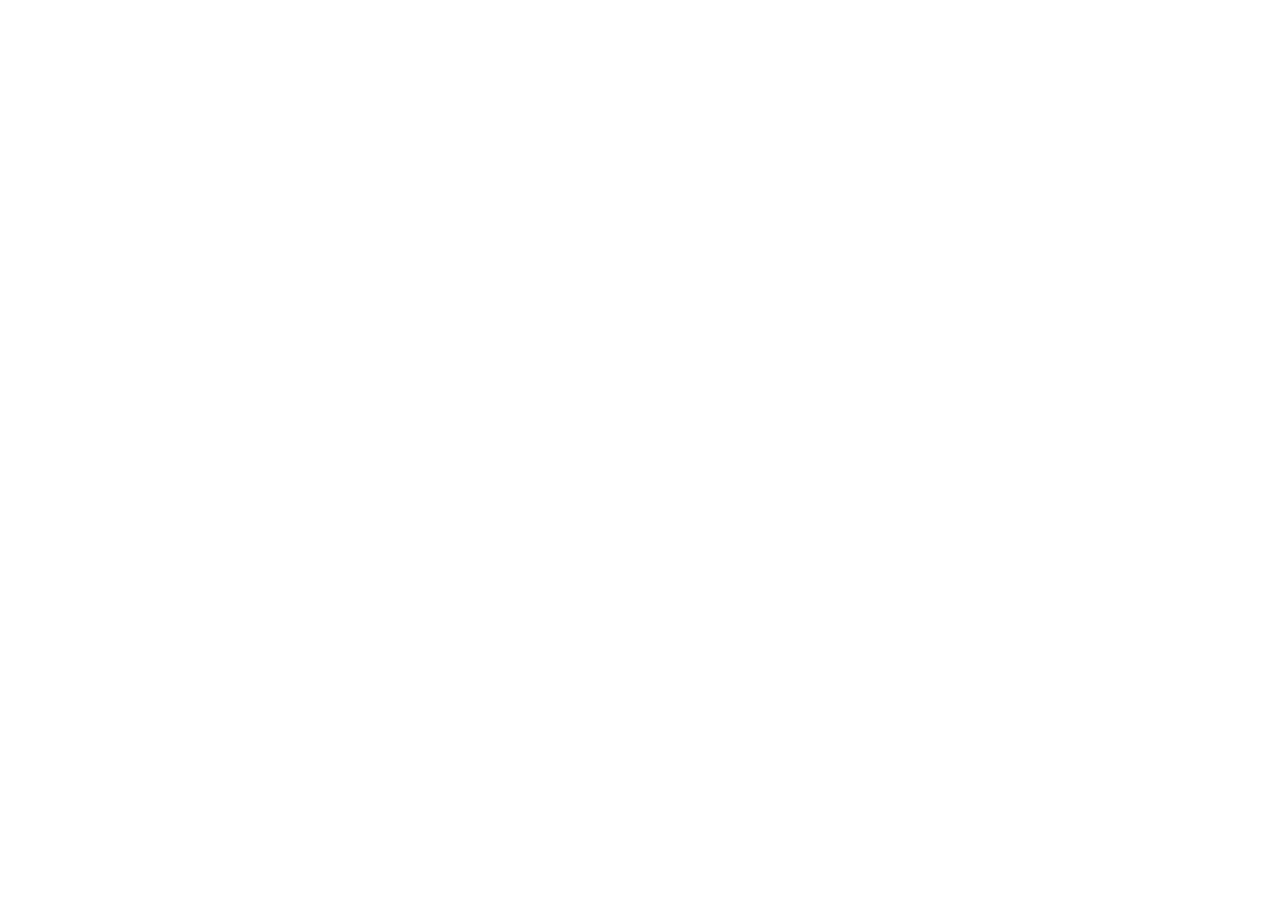
==== index.html @ 2e3031ca "Initial commit" ====
<!DOCTYPE html>
<html lang="en">
<head>
  <meta charset="UTF-8">
  <meta name="viewport" content="width=device-width, initial-scale=1.0">
  <title>Aprendendo a aprender</title>
</head>
<body>
  <div class="page">
    <header class="header">

    </header>
    <main class="content">
      <section class="description">
      </section>

      <section class="digits">
      </section>

      <section class="feynman">
      </section>

      <section class="kaufman">
      </section>
    </main>
    <footer class="footer">

    </footer>
  </div>
</body>
</html>
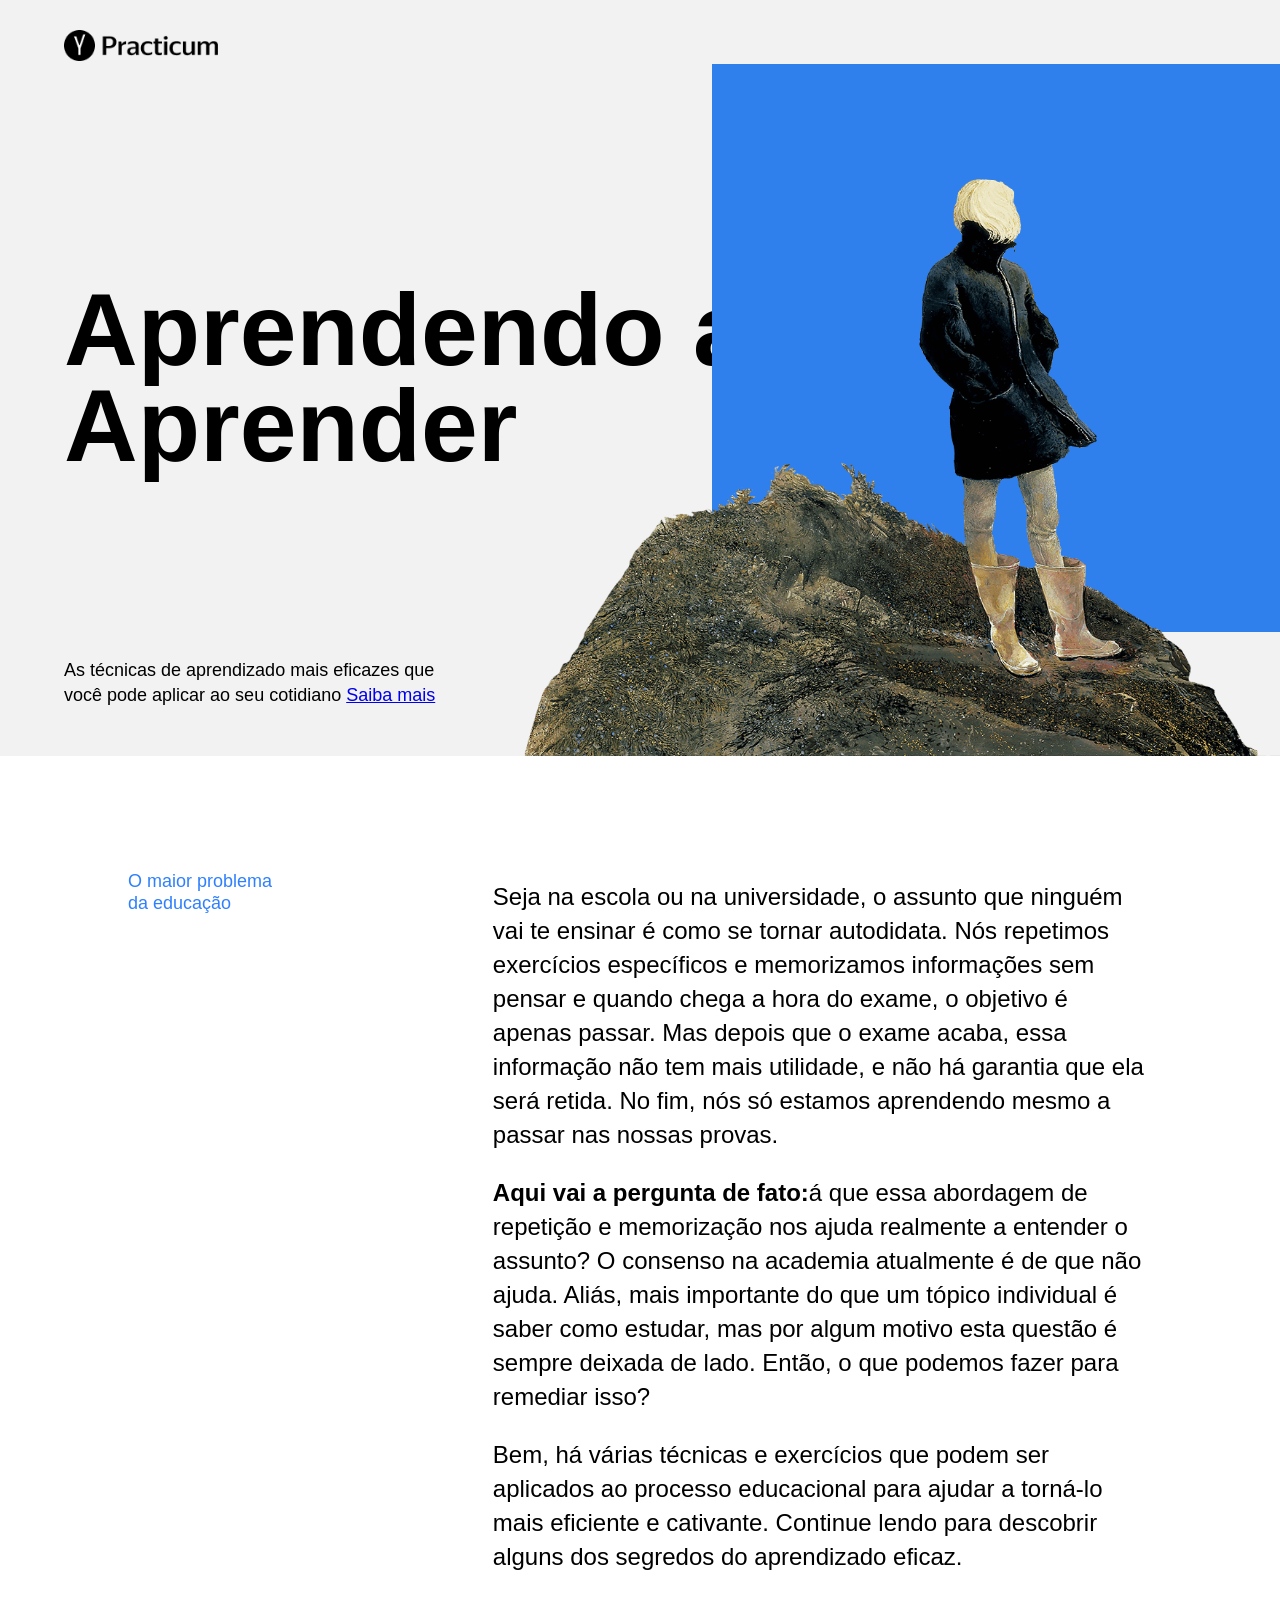
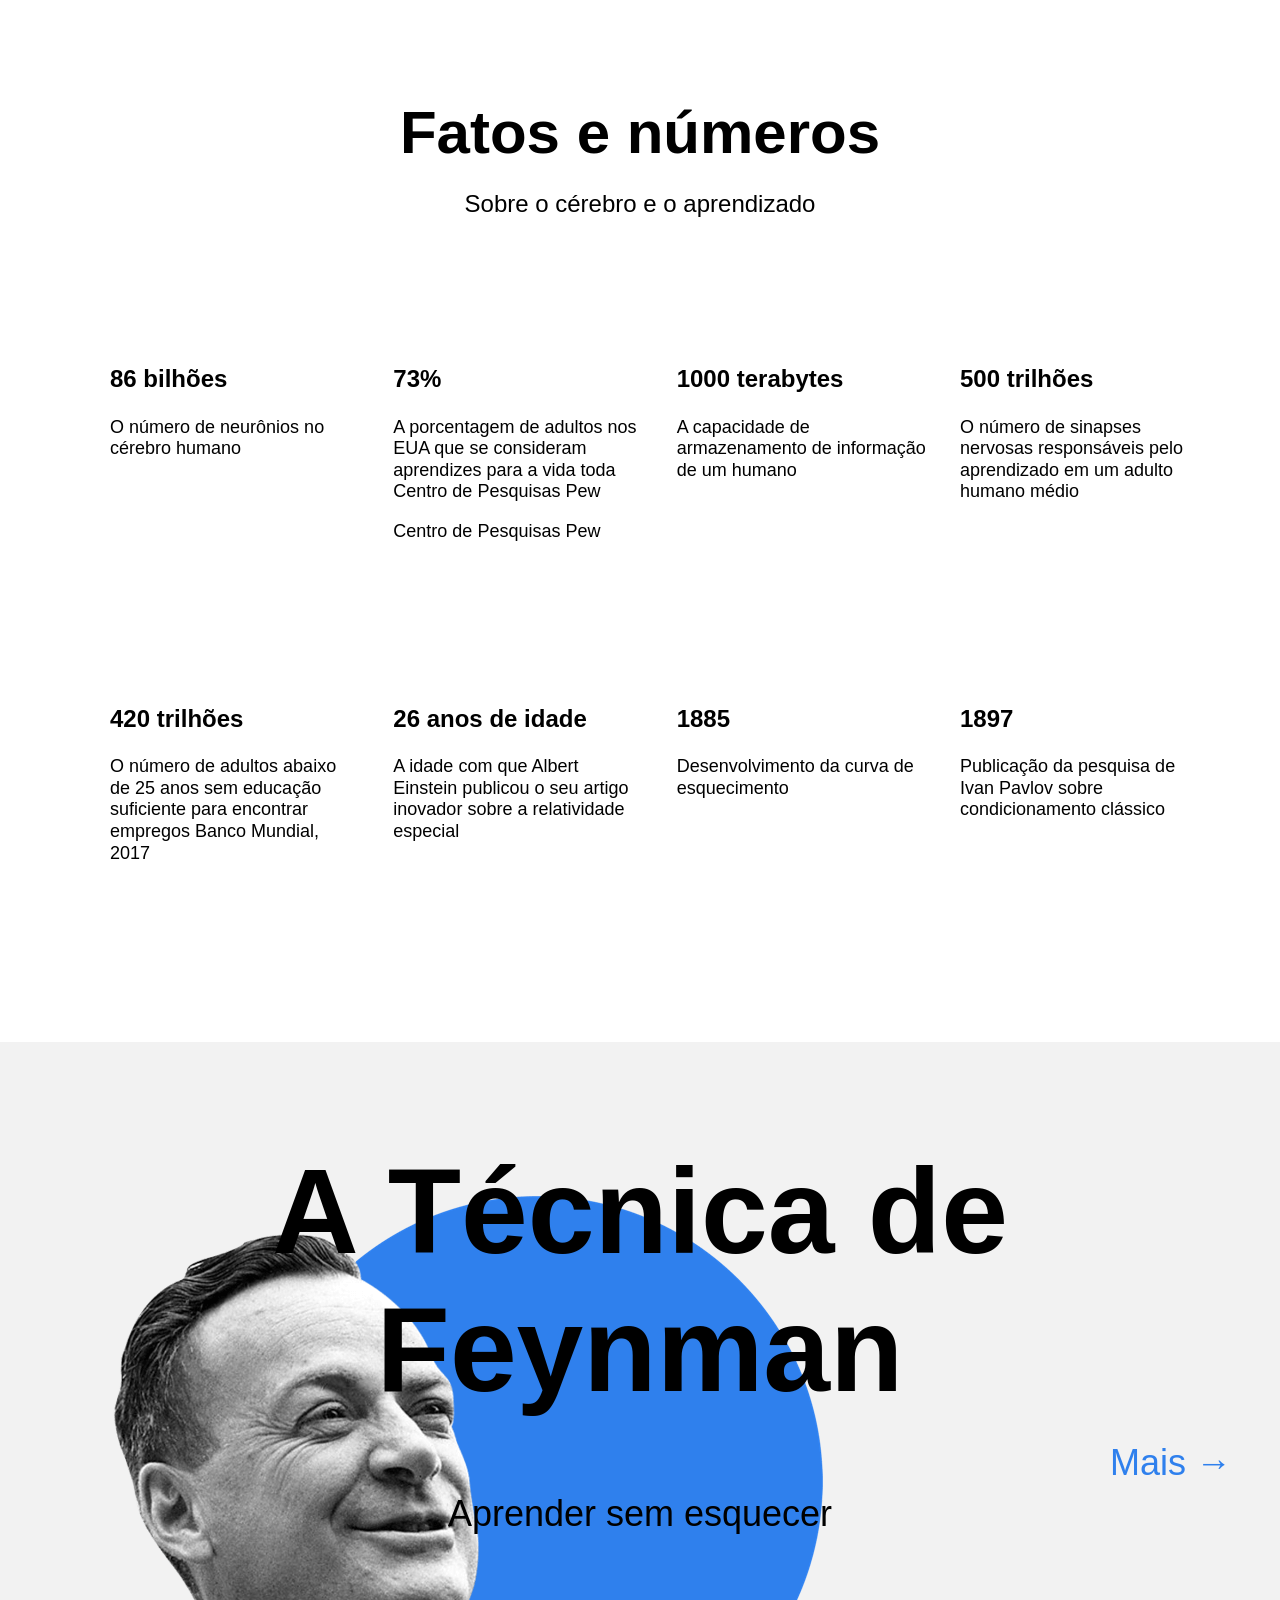
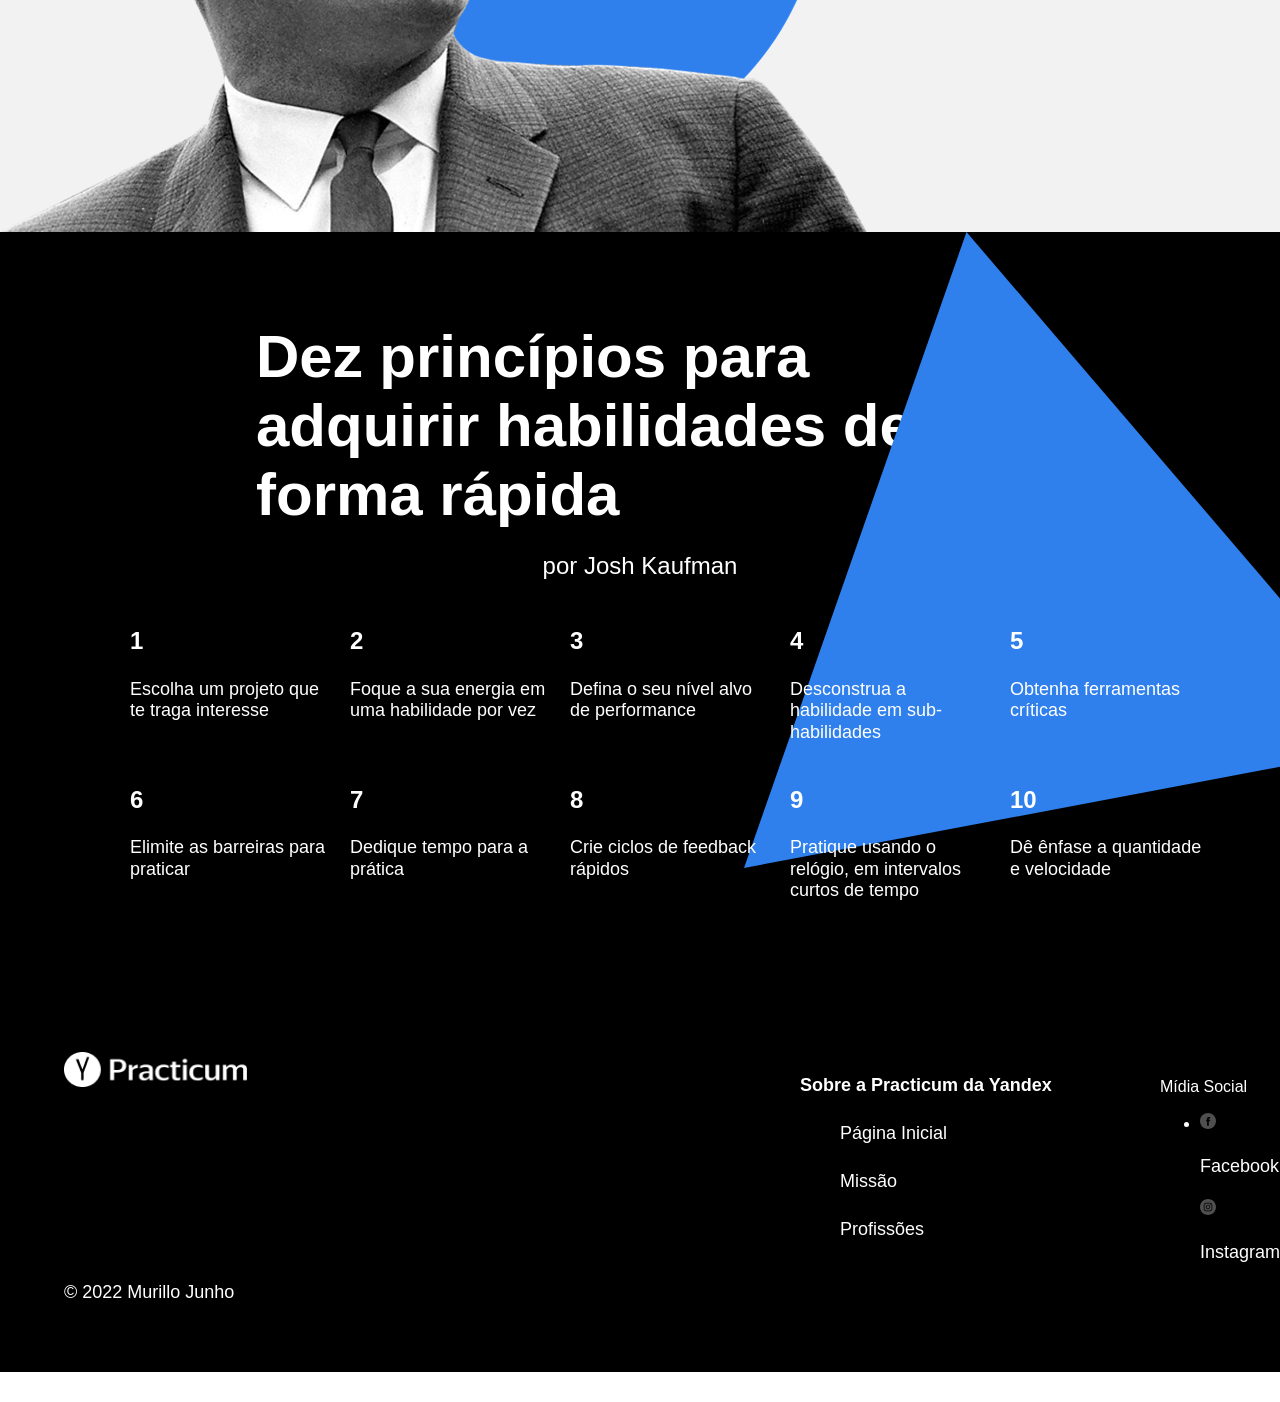
==== commit 139fa702: "acrescentado HTML e CSS" ====
--- a/index.html
+++ b/index.html
@@ -1,30 +1,161 @@
 <!DOCTYPE html>
-<html lang="en">
+<html lang="pt">
 <head>
   <meta charset="UTF-8">
   <meta name="viewport" content="width=device-width, initial-scale=1.0">
   <title>Aprendendo a aprender</title>
+  <link rel="stylesheet" href="styles/style.css">
+  <link rel="stylesheet" href="styles/normalize.css">
 </head>
 <body>
   <div class="page">
     <header class="header">
+      <img class="logo_place_header" src="images/logo_place_header.png" alt="Practicum">
+      <h1 class="header__title">Aprendendo a Aprender</h1>
+      <p class="header__subtitle">As técnicas de aprendizado mais eficazes que você pode aplicar ao seu cotidiano
+        <a href="#" class="header__link">Saiba mais</a>
+      </p>
+      <img class="header__main-illustration" src="images/header-image.png" alt="main-illustration">
+      <div class="header__square-pic">
+      </div>
+    </header>
 
-    </header>
     <main class="content">
       <section class="description">
+        <article class="two-columns">
+          <h2 class="two-columns_brief">O maior problema da educação</h2>
+          <div class="twom-columns__main-text">
+            <p class="two-columns_paragraph">Seja na escola ou na universidade, o assunto que ninguém vai te ensinar é como se tornar autodidata. Nós repetimos exercícios específicos e memorizamos informações sem pensar e quando chega a hora do exame, o objetivo é apenas passar. Mas depois que o exame acaba, essa informação não tem mais utilidade, e não há garantia que ela será retida. No fim, nós só estamos aprendendo mesmo a passar nas nossas provas.</p>
+            <p class="two-columns_paragraph"><span class="two-columns__span-accent">Aqui vai a pergunta de fato:</span>á que essa abordagem de repetição e memorização nos ajuda realmente a entender o assunto? O consenso na academia atualmente é de que não ajuda. Aliás, mais importante do que um tópico individual é saber como estudar, mas por algum motivo esta questão é sempre deixada de lado. Então, o que podemos fazer para remediar isso?</p>
+            <p class="two-columns_paragraph">Bem, há várias técnicas e exercícios que podem ser aplicados ao processo educacional para ajudar a torná-lo mais eficiente e cativante. Continue lendo para descobrir alguns dos segredos do aprendizado eficaz.</p>
+          </div>
+        </article>
       </section>
 
       <section class="digits">
+        <h3 class="section-title">Fatos e números</h3>
+        <p class="section-subtitle">Sobre o cérebro e o aprendizado</p>
+          <ul class="table">
+            <li class="table__cell">
+              <p class="table__heading">86 bilhões</p>
+              <p class="table__text">O número de neurônios no cérebro humano</p>
+            </li>
+            <li class="table__cell">
+              <p class="table__heading">73%</p>
+              <p class="table__text">A porcentagem de adultos nos EUA que se consideram aprendizes para a vida toda
+                Centro de Pesquisas Pew</p>
+              <p class="table__text">Centro de Pesquisas Pew</p>
+            </li>
+            <li class="table__cell">
+              <p class="table__heading">1000 terabytes</p>
+              <p class="table__text">A capacidade de armazenamento de informação de um humano</p>
+            </li>
+            <li class="table__cell">
+              <p class="table__heading">500 trilhões</p>
+              <p class="table__text">O número de sinapses nervosas responsáveis pelo aprendizado em um adulto humano médio</p>
+            </li>
+            <li class="table__cell">
+              <p class="table__heading">420 trilhões</p>
+              <p class="table__text">O número de adultos abaixo de 25 anos sem educação suficiente para encontrar empregos
+                Banco Mundial, 2017</p>
+            </li>
+            <li class="table__cell">
+              <p class="table__heading">26 anos de idade</p>
+              <p class="table__text">A idade com que Albert Einstein publicou o seu artigo inovador sobre a relatividade especial</p>
+            </li>
+            <li class="table__cell">
+              <p class="table__heading">1885</p>
+              <p class="table__text">Desenvolvimento da curva de esquecimento</p>
+            </li>
+            <li class="table__cell">
+              <p class="table__heading">1897</p>
+              <p class="table__text">Publicação da pesquisa de Ivan Pavlov sobre condicionamento clássico</p>
+            </li>
+          </ul>
       </section>
 
       <section class="feynman">
+        <h4 class="feynman__title">A Técnica de Feynman</h4>
+        <p class="feynman__subtitle">Aprender sem esquecer</p>
+        <a href="#" class="feynman__link">Mais →</a>
       </section>
 
       <section class="kaufman">
+        <h5 class="section__title_theme_dark">Dez princípios para adquirir habilidades de forma rápida</h5>
+        <p class="section__subtitle_theme_dark">por Josh Kaufman</p>
+        <img class="kaufman__triangle" src="images/kaufman-triangle.svg" alt="Um grande triângulo azul">
+          <ul class="table-theme_dark">
+            <li class="table__cell_theme_dark">
+              <p class="table__heading_theme_dark">1</p>
+              <p class="table__text_theme_dark">Escolha um projeto que te traga interesse</p>
+            </li>
+            <li class="table__cell_theme_dark">
+              <p class="table__heading_theme_dark">2</p>
+              <p class="table__text_theme_dark">Foque a sua energia em uma habilidade por vez</p>
+            </li>
+            <li class="table__cell_theme_dark">
+              <p class="table__heading_theme_dark">3</p>
+              <p class="table__text_theme_dark">Defina o seu nível alvo de performance</p>
+            </li>
+            <li class="table__cell_theme_dark">
+              <p class="table__heading_theme_dark">4</p>
+              <p class="table__text_theme_dark">Desconstrua a habilidade em sub-habilidades</p>
+            </li>
+            <li class="table__cell_theme_dark">
+              <p class="table__heading_theme_dark">5</p>
+              <p class="table__text_theme_dark">Obtenha ferramentas críticas</p>
+            </li>
+            <li class="table__cell_theme_dark">
+              <p class="table__heading_theme_dark">6</p>
+              <p class="table__text_theme_dark">Elimite as barreiras para praticar</p>
+            </li>
+            <li class="table__cell_theme_dark">
+              <p class="table__heading_theme_dark">7</p>
+              <p class="table__text_theme_dark">Dedique tempo para a prática</p>
+            </li>
+            <li class="table__cell_theme_dark">
+              <p class="table__heading_theme_dark">8</p>
+              <p class="table__text_theme_dark">Crie ciclos de feedback rápidos</p>
+            </li>
+            <li class="table__cell_theme_dark">
+              <p class="table__heading_theme_dark">9</p>
+              <p class="table__text_theme_dark">Pratique usando o relógio, em intervalos curtos de tempo</p>
+            </li>
+            <li class="table__cell_theme_dark">
+              <p class="table__heading_theme_dark">10</p>
+              <p class="table__text_theme_dark">Dê ênfase a quantidade e velocidade</p>
+            </li>
+          </ul>
       </section>
     </main>
     <footer class="footer">
-
+      <div class="footer__columns">
+        <div class="footer__column_content_copyright">
+          <img class="logo_place_footer" src="images/logo_place_footer.png" alt="logo practicum">
+          <p class="footer__author">&copy; 2022 Murillo Junho</p>
+        </div>
+        <div class="footer__column_content_about">
+          <p class="footer__column_heading">Sobre a Practicum da Yandex</p>
+          <ul class="footer__list">
+            <li class="footer__list-list">
+              <p class="list-link_paragraph"><a class="footer__list-link">Página Inicial</a></p>
+              <p class="list-link_paragraph"><a class="footer__list-link">Missão</a></p>
+              <p class="list-link_paragraph"><a class="footer__list-link">Profissões</a></p>
+            </li>
+          </ul>
+        </div>
+        <div class="footer__column_content_social">
+          <p class="footer__column-heading">Mídia Social</p>
+          <ul class="footer__social">
+            <li class="footer__social-icon">
+              <img class="footer__social-icons" src="images/facebook_white.svg" alt="ícone facebook">
+              <p class="footer__column-link">Facebook</p>
+              <img class="footer__social-icons" src="images/instagram_white.svg" alt="ícone instagram">
+              <p class="footer__column-link">Instagram</p>
+            </li>
+          </ul>
+        </div>
+      </div>
     </footer>
   </div>
 </body>
--- a/styles/style.css
+++ b/styles/style.css
@@ -0,0 +1,339 @@
+.page {
+  min-width: 1100px;
+  max-width: 1600px;
+  margin: auto;
+  font-family: 'Helvetica Neue', Arial, sans-serif;
+
+}
+
+
+.header {
+  height: 100vh;
+  min-height: 600px;
+  max-height: 756px;
+  display: flex;
+  background-color: #F2F2F2;
+  align-items: center;
+  position: relative;
+}
+
+
+.header__title {
+  width: 730px;
+  line-height: 96px;
+  font-size: 102px;
+  font-weight: bold;
+  margin:  0 0 0 64px;
+}
+
+.header__subtitle {
+  left: 64px;
+  width: 388px;
+  position: absolute;
+  line-height: 25px;
+  font-size: 18px;
+  font-weight: normal;
+  bottom: 30px;
+
+}
+
+.logo_place_header {
+  left: 64px;
+  top: 30px;
+  width: 154px;
+  height: 31px;
+  position: absolute;
+}
+
+
+.header__main-illustration {
+  position: absolute;
+  width: 756px;
+  height: 608px;
+  right: 0;
+  z-index: 4;
+  bottom: 0;
+}
+
+.header__square-pic {
+  height: 568px;
+  width: 568px;
+  background-color: #2f80ed;
+  top: 64px;
+  position: absolute;
+  right: 0;
+}
+
+
+.two-columns {
+  width: 80%;
+  min-width: 784px;
+  margin: 100px auto;
+  display: flex;
+  justify-content: space-between;
+}
+
+.two-columns_brief {
+  width: 175px;
+  min-width: 160px;
+  margin-right: 20%;
+  line-height: 1.2;
+  font-size: 18px;
+  font-weight: normal;
+  color: #2f80fd;
+}
+
+.two-columns__main-text {
+  width: 80%;
+}
+
+.two-columns_paragraph {
+  line-height: 34px;
+  font-size: 24px;
+  font-weight: normal;
+}
+
+.two-columns__span-accent {
+  line-height: 34px;
+  font-size: 24px;
+  font-weight: bold;
+}
+
+
+.section-title {
+  display: flex;
+  width: 60%;
+  line-height: 1.15;
+  font-size: 60px;
+  font-weight: bold;
+  margin: auto;
+  justify-content: center;
+}
+
+.section-subtitle {
+  width: 60%;
+  line-height: 34px;
+  font-size: 24px;
+  font-weight: normal;
+  margin: 20px auto;
+  text-align: center;
+}
+
+.table {
+  margin: 60px auto 100px;
+  width: 1100px;
+  flex-wrap: wrap;
+  display: flex;
+  justify-content: space-between;
+  list-style: none;
+}
+
+.table__cell {
+  width: 250px;
+  margin-top: 60px;
+  margin-bottom: 60px;
+}
+
+.table__heading {
+  line-height: 1.15;
+  font-size: 24px;
+  font-weight: bold;
+  width: 250px;
+}
+
+.table__text {
+  line-height: 1.2;
+  font-size: 18px;
+  font-weight: normal;
+  width: 250px;
+}
+
+.feynman {
+  background-image: url(../images/feynman.png);
+  position: relative;
+  background-repeat: no-repeat;
+  background-position: left bottom;
+  display: flex;
+  flex-direction: column;
+  align-items: center;
+  height: 790px;
+  background-color: #F2F2F2;
+}
+.feynman__title{
+  z-index: 1;
+  text-align: center;
+  line-height: 1.15;
+  font-size: 120px;
+  font-weight: bold;
+  margin-top: 100px;
+  margin-bottom: 70px;
+  max-width: 775px;
+}
+.feynman__subtitle{
+  z-index: 1;
+  line-height: 51px;
+  font-size: 36px;
+  font-weight: normal;
+  margin-top: 0;
+  margin-bottom: 0;
+}
+.feynman__link{
+  position: absolute;
+  top: 50%;
+  right: 48px;
+  text-decoration: none;
+  color: #2F80ED;
+  line-height: 51px;
+  font-size: 36px;
+  font-weight: normal;
+}
+
+.kaufman {
+  background-color: black;
+  height: 790px;
+  color: white;
+  overflow: hidden;
+  position: relative;
+}
+
+.section__title_theme_dark {
+  width: 60%;
+  line-height: 1.15;
+  font-size: 60px;
+  font-weight: bold;
+  margin: auto;
+  justify-content: center;
+  margin-top: 90px;
+}
+
+.section__subtitle_theme_dark {
+  width: 60%;
+  line-height: 34px;
+  font-size: 24px;
+  font-weight: normal;
+  margin: 20px auto;
+  text-align: center;
+}
+
+.table-theme_dark {
+  width: 1100px;
+  flex-wrap: wrap;
+  display: flex;
+  justify-content: space-between;
+  list-style: none;
+  background-color: black;
+  color: white;
+  margin: auto;
+}
+
+.table__cell_theme_dark {
+  width: 200px;
+  margin-left: auto;
+  align-content: space-between;
+  z-index: 1;
+}
+
+.table__heading_theme_dark {
+  line-height: 1.15;
+  font-size: 24px;
+  font-weight: bold;
+}
+
+.table__text_theme_dark {
+  line-height: 1.2;
+  font-size: 18px;
+  font-weight: normal;
+}
+
+.kaufman__triangle {
+  position: absolute;
+  width: 660px;
+  height: 636px;
+  top: 0;
+  right: -124px;
+
+}
+
+.footer__columns {
+  display: flex;
+  background-color: black;
+  color: white;
+  min-height: 350px;
+  justify-content: space-between;
+}
+
+.footer__column_content_copyright {
+  flex-basis: 711px;
+  position: absolute;
+}
+
+.logo_place_footer {
+  position: relative;
+  height: 35px;
+  width: 183px;
+  left: 64px;
+  top: 30px;
+}
+
+.footer__author {
+  position: relative;
+  line-height: 25px;
+  font-size: 18px;
+  font-weight: normal;
+  left: 64px;
+  top: 200px;
+}
+
+.footer__column_content_about {
+  position: relative;
+  justify-content: space-between;
+  left: 800px;
+  top: 30px;
+}
+
+.footer__column_heading {
+  line-height: 30px;
+  font-size: 18px;
+  font-weight: bold;
+  margin-left: auto;
+}
+
+.footer__list {
+  line-height: 30px;
+  font-size: 18px;
+  font-weight: normal;
+  list-style: none;
+}
+
+.footer__column_content_social {
+  top: 40px;
+  height: 64px;
+  left: 1000;
+  position: relative;
+  list-style: none;
+}
+
+
+.footer__social-icons {
+  width: 16px;
+  height: 16px;
+  right: 64px;
+  line-height: 30px;
+  font-size: 18px;
+  font-weight: normal;
+}
+
+.footer__column-link {
+  line-height: 30px;
+  font-size: 18px;
+  font-weight: normal;
+  right: 64px;
+}
+
+/* não consegui alinhar algumas coisas, por favor preciso que me oriente nessas questões. Obrigado. */
+
+
+
+
+
+
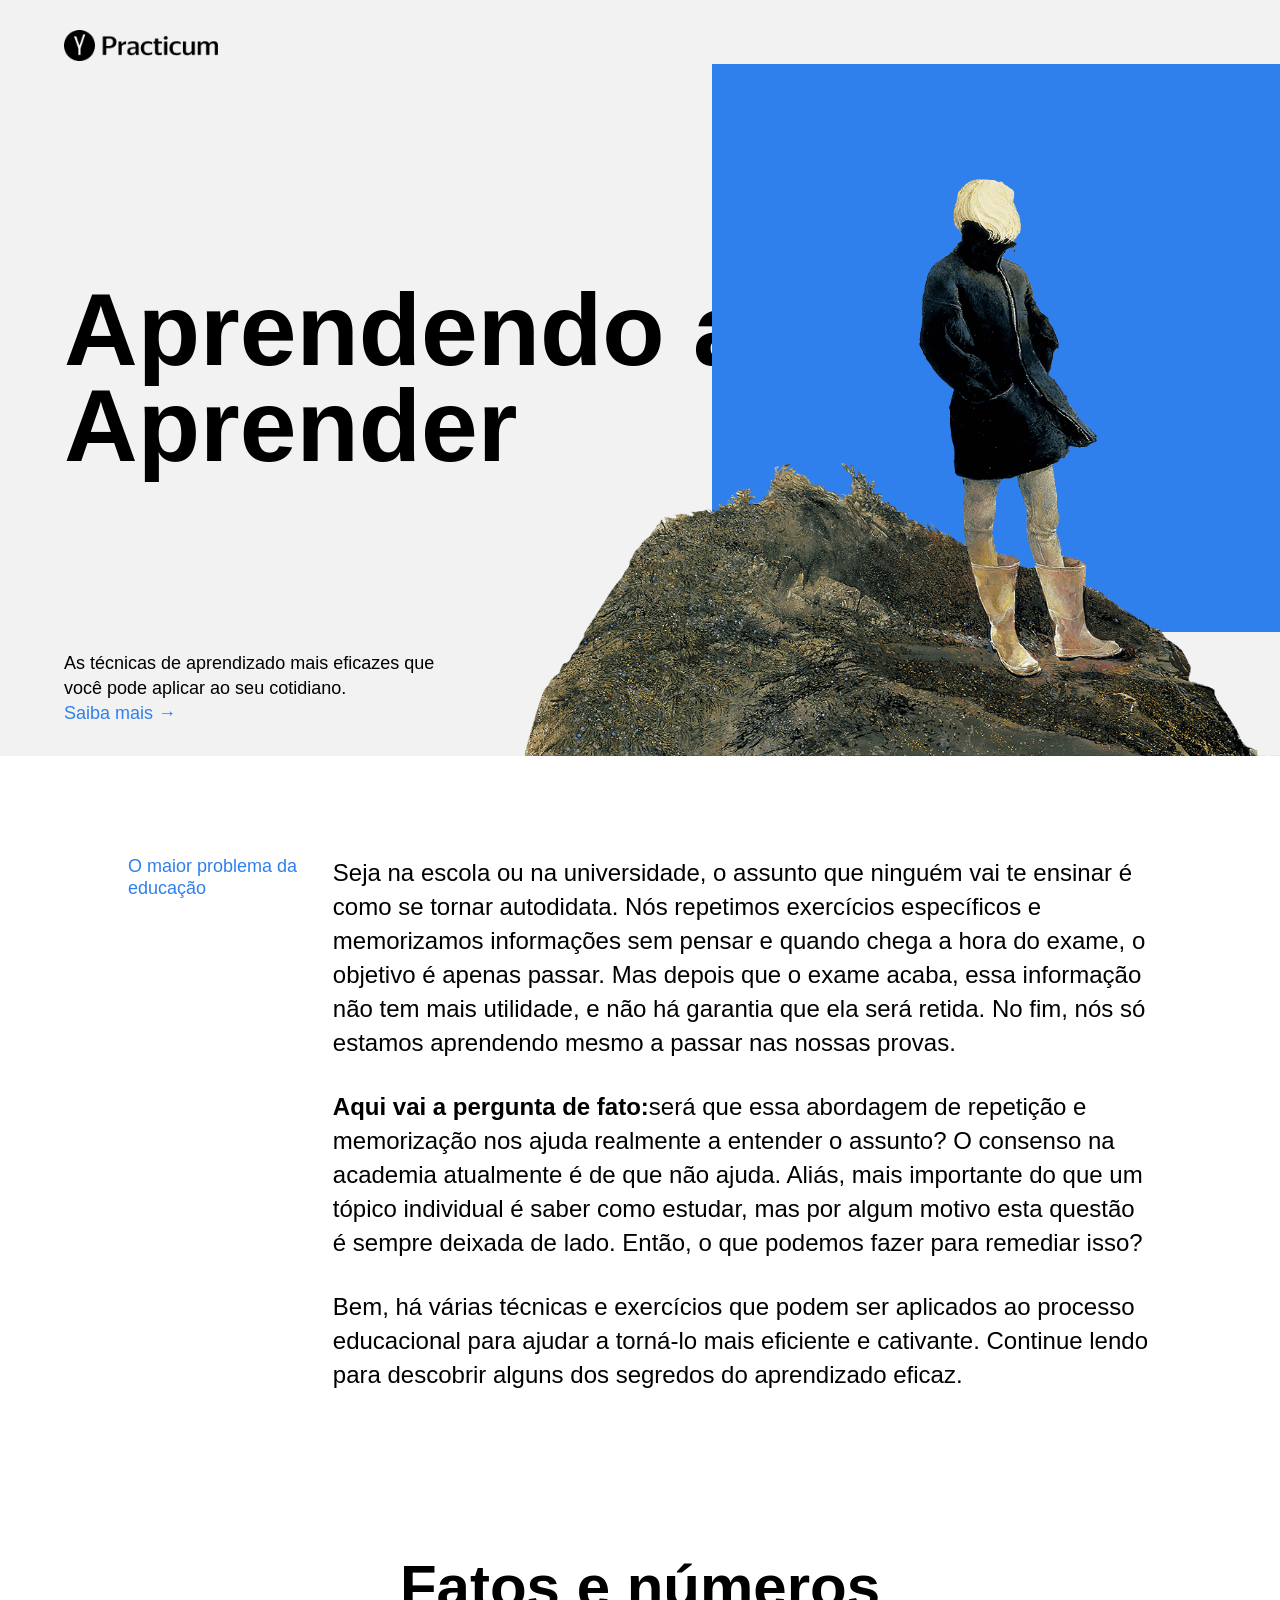
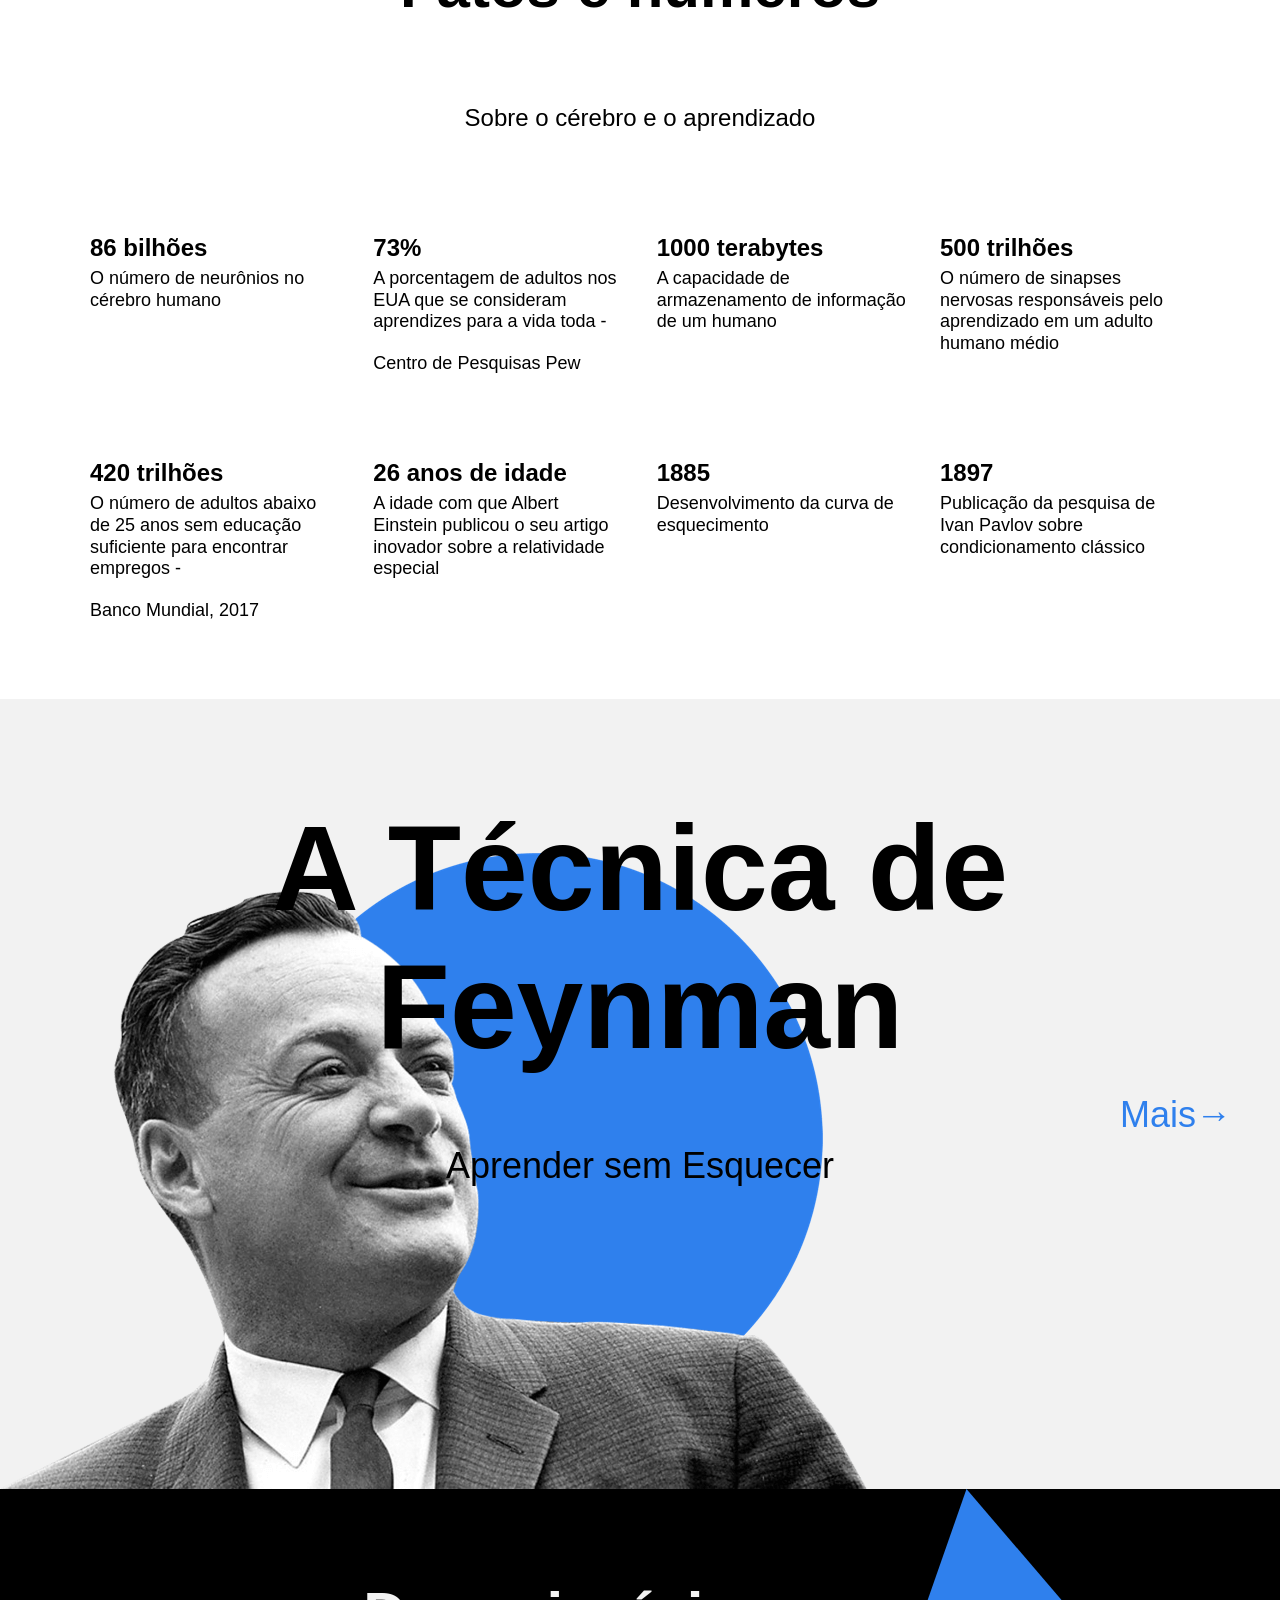
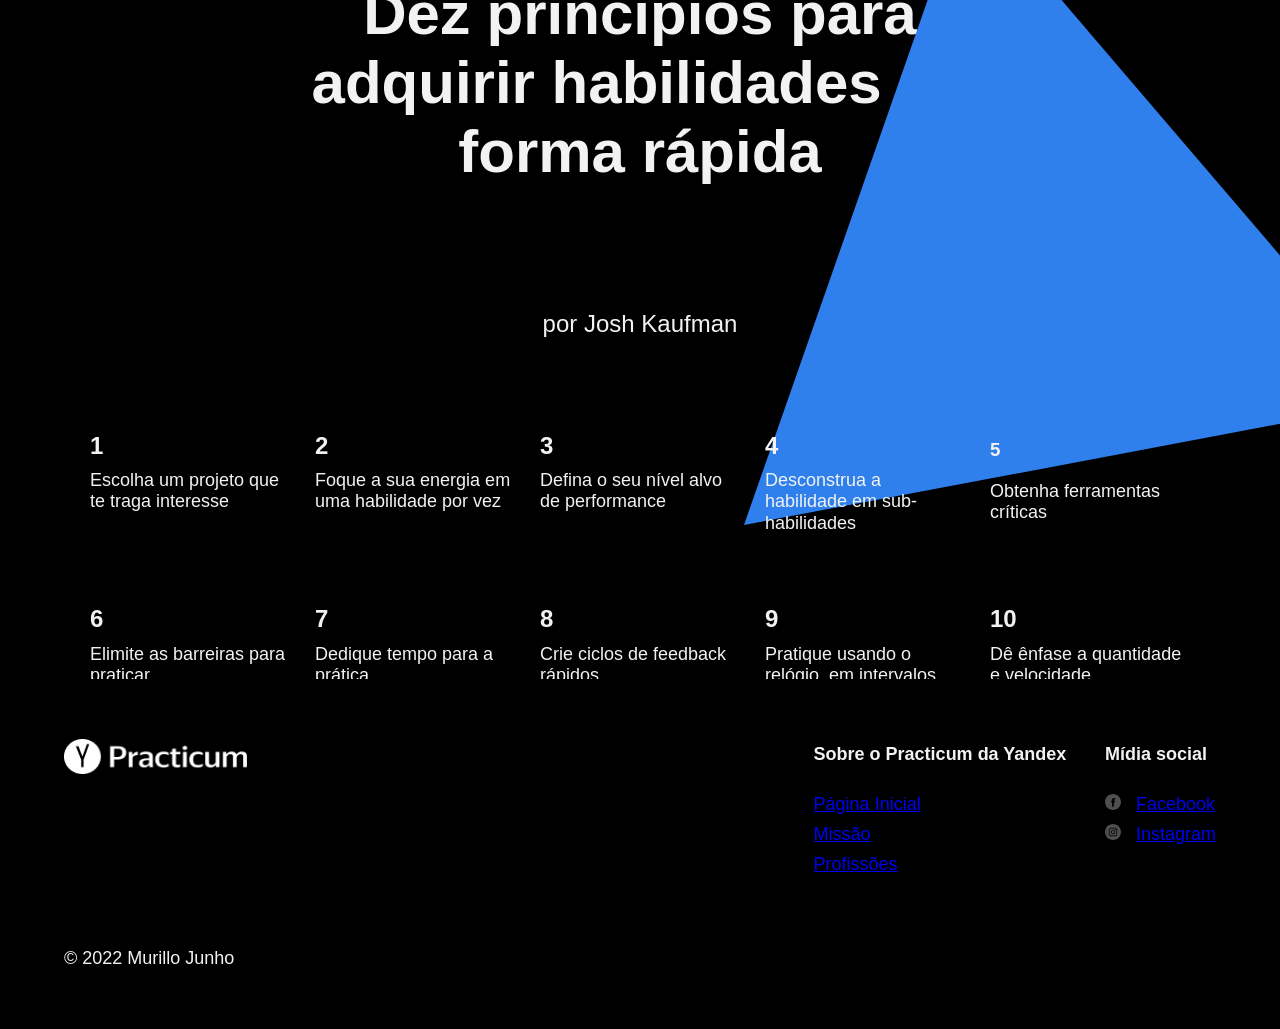
==== commit f8ebcc02: "alterações para revisão" ====
--- a/index.html
+++ b/index.html
@@ -1,162 +1,249 @@
 <!DOCTYPE html>
 <html lang="pt">
-<head>
-  <meta charset="UTF-8">
-  <meta name="viewport" content="width=device-width, initial-scale=1.0">
-  <title>Aprendendo a aprender</title>
-  <link rel="stylesheet" href="styles/style.css">
-  <link rel="stylesheet" href="styles/normalize.css">
-</head>
-<body>
-  <div class="page">
-    <header class="header">
-      <img class="logo_place_header" src="images/logo_place_header.png" alt="Practicum">
-      <h1 class="header__title">Aprendendo a Aprender</h1>
-      <p class="header__subtitle">As técnicas de aprendizado mais eficazes que você pode aplicar ao seu cotidiano
-        <a href="#" class="header__link">Saiba mais</a>
-      </p>
-      <img class="header__main-illustration" src="images/header-image.png" alt="main-illustration">
-      <div class="header__square-pic">
-      </div>
-    </header>
-
-    <main class="content">
-      <section class="description">
-        <article class="two-columns">
-          <h2 class="two-columns_brief">O maior problema da educação</h2>
-          <div class="twom-columns__main-text">
-            <p class="two-columns_paragraph">Seja na escola ou na universidade, o assunto que ninguém vai te ensinar é como se tornar autodidata. Nós repetimos exercícios específicos e memorizamos informações sem pensar e quando chega a hora do exame, o objetivo é apenas passar. Mas depois que o exame acaba, essa informação não tem mais utilidade, e não há garantia que ela será retida. No fim, nós só estamos aprendendo mesmo a passar nas nossas provas.</p>
-            <p class="two-columns_paragraph"><span class="two-columns__span-accent">Aqui vai a pergunta de fato:</span>á que essa abordagem de repetição e memorização nos ajuda realmente a entender o assunto? O consenso na academia atualmente é de que não ajuda. Aliás, mais importante do que um tópico individual é saber como estudar, mas por algum motivo esta questão é sempre deixada de lado. Então, o que podemos fazer para remediar isso?</p>
-            <p class="two-columns_paragraph">Bem, há várias técnicas e exercícios que podem ser aplicados ao processo educacional para ajudar a torná-lo mais eficiente e cativante. Continue lendo para descobrir alguns dos segredos do aprendizado eficaz.</p>
+  <head>
+    <meta charset="UTF-8" />
+    <meta name="viewport" content="width=device-width, initial-scale=1.0" />
+    <link rel="stylesheet" href="styles/normalize.css" />
+    <link rel="stylesheet" href="styles/style.css" />
+    <title>Aprendendo a Aprender</title>
+  </head>
+  <body>
+    <div class="page">
+      <header class="header">
+        <img
+          class="logo_place_header"
+          src="images/logo_place_header.png"
+          alt="imagem-cabeçalho"
+        />
+        <h1 class="header__title">Aprendendo a Aprender</h1>
+        <p class="header__subtitle">
+          As técnicas de aprendizado mais eficazes que você pode aplicar ao seu
+          cotidiano.
+          <a href="#" class="header__link"> Saiba mais →</a>
+        </p>
+        <img
+          class="header__main-ilustration"
+          src="images/header-image.png"
+          alt="quadrado azul"
+        />
+        <div class="header__square-pic"></div>
+      </header>
+      <main class="content">
+        <section class="description">
+          <article class="two-columns">
+            <h2 class="two-columns__brief">O maior problema da educação</h2>
+            <div class="two-columns__main-text">
+              <p class="two-columns__paragraph">
+                Seja na escola ou na universidade, o assunto que ninguém vai te
+                ensinar é como se tornar autodidata. Nós repetimos exercícios
+                específicos e memorizamos informações sem pensar e quando chega
+                a hora do exame, o objetivo é apenas passar. Mas depois que o
+                exame acaba, essa informação não tem mais utilidade, e não há
+                garantia que ela será retida. No fim, nós só estamos aprendendo
+                mesmo a passar nas nossas provas.
+              </p>
+              <p class="two-columns__paragraph">
+                <span class="two-columns__span-accent"
+                  >Aqui vai a pergunta de fato:</span
+                >será que essa abordagem de repetição e memorização nos ajuda
+                realmente a entender o assunto? O consenso na academia
+                atualmente é de que não ajuda. Aliás, mais importante do que um
+                tópico individual é saber como estudar, mas por algum motivo
+                esta questão é sempre deixada de lado. Então, o que podemos
+                fazer para remediar isso?
+              </p>
+              <p class="two-columns__paragraph">
+                Bem, há várias técnicas e exercícios que podem ser aplicados ao
+                processo educacional para ajudar a torná-lo mais eficiente e
+                cativante. Continue lendo para descobrir alguns dos segredos do
+                aprendizado eficaz.
+              </p>
+            </div>
+          </article>
+        </section>
+        <section class="digits">
+          <h3 class="section-title">Fatos e números</h3>
+          <h4 class="section-subtitle">Sobre o cérebro e o aprendizado</h4>
+          <ul class="table">
+            <li class="table__cell">
+              <h2 class="table__heading">86 bilhões</h2>
+              <p class="table__text">O número de neurônios no cérebro humano</p>
+            </li>
+            <li class="table__cell">
+              <h2 class="table__heading">73%</h2>
+              <p class="table__text">
+                A porcentagem de adultos nos EUA que se consideram aprendizes
+                para a vida toda -
+              </p>
+              <p class="table__text">Centro de Pesquisas Pew</p>
+            </li>
+            <li class="table__cell">
+              <h2 class="table__heading">1000 terabytes</h2>
+              <p class="table__text">
+                A capacidade de armazenamento de informação de um humano
+              </p>
+            </li>
+            <li class="table__cell">
+              <h2 class="table__heading">500 trilhões</h2>
+              <p class="table__text">
+                O número de sinapses nervosas responsáveis pelo aprendizado em
+                um adulto humano médio
+              </p>
+            </li>
+            <li class="table__cell">
+              <h2 class="table__heading">420 trilhões</h2>
+              <p class="table__text">
+                O número de adultos abaixo de 25 anos sem educação suficiente
+                para encontrar empregos -
+              </p>
+              <p class="table__text">Banco Mundial, 2017</p>
+            </li>
+            <li class="table__cell">
+              <h2 class="table__heading">26 anos de idade</h2>
+              <p class="table__text">
+                A idade com que Albert Einstein publicou o seu artigo inovador
+                sobre a relatividade especial
+              </p>
+            </li>
+            <li class="table__cell">
+              <h2 class="table__heading">1885</h2>
+              <p class="table__text">
+                Desenvolvimento da curva de esquecimento
+              </p>
+            </li>
+            <li class="table__cell">
+              <h2 class="table__heading">1897</h2>
+              <p class="table__text">
+                Publicação da pesquisa de Ivan Pavlov sobre condicionamento
+                clássico
+              </p>
+            </li>
+          </ul>
+        </section>
+        <section class="feynman">
+          <h4 class="feynman__title">A Técnica de Feynman</h4>
+          <h5 class="feynman__subtitle">Aprender sem Esquecer</h5>
+          <a href="#" class="feynman__link">Mais→</a>
+        </section>
+        <section class="kaufman">
+          <img
+            class="kaufman__triangle"
+            src="images/kaufman-triangle.svg"
+            alt="Um grande triângulo azul, sobre o qual Josh Kaufman reclama propriedade"
+          />
+          <h5 class="section-title section__title_theme_dark">
+            Dez princípios para adquirir habilidades de forma rápida
+          </h5>
+          <h6 class="section-subtitle section__subtitle_theme_dark">
+            por Josh Kaufman
+          </h6>
+          <ul class="table table_theme_dark">
+            <li class="table__cell table__cell_theme_dark">
+              <h3 class="table__heading table__heading_theme_dark">1</h3>
+              <p class="table__text table__text_theme_dark">
+                Escolha um projeto que te traga interesse
+              </p>
+            </li>
+            <li class="table__cell table__cell_theme_dark">
+              <h3 class="table__heading table__heading_theme_dark">2</h3>
+              <p class="table__text table__text_theme_dark">
+                Foque a sua energia em uma habilidade por vez
+              </p>
+            </li>
+            <li class="table__cell table__cell_theme_dark">
+              <h3 class="table__heading table__heading_theme_dark">3</h3>
+              <p class="table__text table__text_theme_dark">
+                Defina o seu nível alvo de performance
+              </p>
+            </li>
+            <li class="table__cell table__cell_theme_dark">
+              <h3 class="table__heading table__heading_theme_dark">4</h3>
+              <p class="table__text table__text_theme_dark">
+                Desconstrua a habilidade em sub-habilidades
+              </p>
+            </li>
+            <li class="table__cell table__cell_theme_dark">
+              <h3 class="table_heading table__heading_theme_dark">5</h3>
+              <p class="table__text table__text_theme_dark">
+                Obtenha ferramentas críticas
+              </p>
+            </li>
+            <li class="table__cell table__cell_theme_dark">
+              <h3 class="table__heading table__heading_theme_dark">6</h3>
+              <p class="table__text table__text_theme_dark">
+                Elimite as barreiras para praticar
+              </p>
+            </li>
+            <li class="table__cell table__cell_theme_dark">
+              <h3 class="table__heading table__heading_theme_dark">7</h3>
+              <p class="table__text table__text_theme_dark">
+                Dedique tempo para a prática
+              </p>
+            </li>
+            <li class="table__cell table__cell_theme_dark">
+              <h3 class="table__heading table__heading_theme_dark">8</h3>
+              <p class="table__text table__text_theme_dark">
+                Crie ciclos de feedback rápidos
+              </p>
+            </li>
+            <li class="table__cell table__cell_theme_dark">
+              <h3 class="table__heading table__heading_theme_dark">9</h3>
+              <p class="table__text table__text_theme_dark">
+                Pratique usando o relógio, em intervalos curtos de tempo
+              </p>
+            </li>
+            <li class="table__cell table__cell_theme_dark">
+              <h3 class="table__heading table__heading_theme_dark">10</h3>
+              <p class="table__text table__text_theme_dark">
+                Dê ênfase a quantidade e velocidade
+              </p>
+            </li>
+          </ul>
+        </section>
+      </main>
+      <footer class="footer">
+        <div class="footer__columns">
+          <div class="footer__column footer__column_content_copyright">
+            <img
+              class="logo_place_footer"
+              src="images/logo_place_footer.png"
+              alt="logo practicum"
+            />
+            <p class="footer__author">&copy; 2022 Murillo Junho</p>
           </div>
-        </article>
-      </section>
-
-      <section class="digits">
-        <h3 class="section-title">Fatos e números</h3>
-        <p class="section-subtitle">Sobre o cérebro e o aprendizado</p>
-          <ul class="table">
-            <li class="table__cell">
-              <p class="table__heading">86 bilhões</p>
-              <p class="table__text">O número de neurônios no cérebro humano</p>
-            </li>
-            <li class="table__cell">
-              <p class="table__heading">73%</p>
-              <p class="table__text">A porcentagem de adultos nos EUA que se consideram aprendizes para a vida toda
-                Centro de Pesquisas Pew</p>
-              <p class="table__text">Centro de Pesquisas Pew</p>
-            </li>
-            <li class="table__cell">
-              <p class="table__heading">1000 terabytes</p>
-              <p class="table__text">A capacidade de armazenamento de informação de um humano</p>
-            </li>
-            <li class="table__cell">
-              <p class="table__heading">500 trilhões</p>
-              <p class="table__text">O número de sinapses nervosas responsáveis pelo aprendizado em um adulto humano médio</p>
-            </li>
-            <li class="table__cell">
-              <p class="table__heading">420 trilhões</p>
-              <p class="table__text">O número de adultos abaixo de 25 anos sem educação suficiente para encontrar empregos
-                Banco Mundial, 2017</p>
-            </li>
-            <li class="table__cell">
-              <p class="table__heading">26 anos de idade</p>
-              <p class="table__text">A idade com que Albert Einstein publicou o seu artigo inovador sobre a relatividade especial</p>
-            </li>
-            <li class="table__cell">
-              <p class="table__heading">1885</p>
-              <p class="table__text">Desenvolvimento da curva de esquecimento</p>
-            </li>
-            <li class="table__cell">
-              <p class="table__heading">1897</p>
-              <p class="table__text">Publicação da pesquisa de Ivan Pavlov sobre condicionamento clássico</p>
-            </li>
-          </ul>
-      </section>
-
-      <section class="feynman">
-        <h4 class="feynman__title">A Técnica de Feynman</h4>
-        <p class="feynman__subtitle">Aprender sem esquecer</p>
-        <a href="#" class="feynman__link">Mais →</a>
-      </section>
-
-      <section class="kaufman">
-        <h5 class="section__title_theme_dark">Dez princípios para adquirir habilidades de forma rápida</h5>
-        <p class="section__subtitle_theme_dark">por Josh Kaufman</p>
-        <img class="kaufman__triangle" src="images/kaufman-triangle.svg" alt="Um grande triângulo azul">
-          <ul class="table-theme_dark">
-            <li class="table__cell_theme_dark">
-              <p class="table__heading_theme_dark">1</p>
-              <p class="table__text_theme_dark">Escolha um projeto que te traga interesse</p>
-            </li>
-            <li class="table__cell_theme_dark">
-              <p class="table__heading_theme_dark">2</p>
-              <p class="table__text_theme_dark">Foque a sua energia em uma habilidade por vez</p>
-            </li>
-            <li class="table__cell_theme_dark">
-              <p class="table__heading_theme_dark">3</p>
-              <p class="table__text_theme_dark">Defina o seu nível alvo de performance</p>
-            </li>
-            <li class="table__cell_theme_dark">
-              <p class="table__heading_theme_dark">4</p>
-              <p class="table__text_theme_dark">Desconstrua a habilidade em sub-habilidades</p>
-            </li>
-            <li class="table__cell_theme_dark">
-              <p class="table__heading_theme_dark">5</p>
-              <p class="table__text_theme_dark">Obtenha ferramentas críticas</p>
-            </li>
-            <li class="table__cell_theme_dark">
-              <p class="table__heading_theme_dark">6</p>
-              <p class="table__text_theme_dark">Elimite as barreiras para praticar</p>
-            </li>
-            <li class="table__cell_theme_dark">
-              <p class="table__heading_theme_dark">7</p>
-              <p class="table__text_theme_dark">Dedique tempo para a prática</p>
-            </li>
-            <li class="table__cell_theme_dark">
-              <p class="table__heading_theme_dark">8</p>
-              <p class="table__text_theme_dark">Crie ciclos de feedback rápidos</p>
-            </li>
-            <li class="table__cell_theme_dark">
-              <p class="table__heading_theme_dark">9</p>
-              <p class="table__text_theme_dark">Pratique usando o relógio, em intervalos curtos de tempo</p>
-            </li>
-            <li class="table__cell_theme_dark">
-              <p class="table__heading_theme_dark">10</p>
-              <p class="table__text_theme_dark">Dê ênfase a quantidade e velocidade</p>
-            </li>
-          </ul>
-      </section>
-    </main>
-    <footer class="footer">
-      <div class="footer__columns">
-        <div class="footer__column_content_copyright">
-          <img class="logo_place_footer" src="images/logo_place_footer.png" alt="logo practicum">
-          <p class="footer__author">&copy; 2022 Murillo Junho</p>
+          <div class="footer__column footer__column_content_about">
+            <h4 class="footer__column-heading">Sobre o Practicum da Yandex</h4>
+            <ul class="footer__list">
+              <li>
+                <a href="#" class="footer__column-link">Página Inicial</a>
+              </li>
+              <li><a href="#" class="footer__column-link">Missão</a></li>
+              <li><a href="#" class="footer__column-link">Profissões</a></li>
+            </ul>
+          </div>
+          <div class="footer__column footer__column_content_social">
+            <h4 class="footer__column-heading">Mídia social</h4>
+            <ul class="footer__list">
+              <li>
+                <img
+                  class="footer__social-icons"
+                  src="images/facebook_white.svg"
+                  alt="Icone facebook"
+                />
+                <a href="#" class="footer__column-link">Facebook </a>
+              </li>
+              <li>
+                <img
+                  class="footer__social-icons"
+                  src="images/instagram_white.svg"
+                  alt="Icone Intagram"
+                />
+                <a href="#" class="footer__column-link">Instagram</a>
+              </li>
+            </ul>
+          </div>
         </div>
-        <div class="footer__column_content_about">
-          <p class="footer__column_heading">Sobre a Practicum da Yandex</p>
-          <ul class="footer__list">
-            <li class="footer__list-list">
-              <p class="list-link_paragraph"><a class="footer__list-link">Página Inicial</a></p>
-              <p class="list-link_paragraph"><a class="footer__list-link">Missão</a></p>
-              <p class="list-link_paragraph"><a class="footer__list-link">Profissões</a></p>
-            </li>
-          </ul>
-        </div>
-        <div class="footer__column_content_social">
-          <p class="footer__column-heading">Mídia Social</p>
-          <ul class="footer__social">
-            <li class="footer__social-icon">
-              <img class="footer__social-icons" src="images/facebook_white.svg" alt="ícone facebook">
-              <p class="footer__column-link">Facebook</p>
-              <img class="footer__social-icons" src="images/instagram_white.svg" alt="ícone instagram">
-              <p class="footer__column-link">Instagram</p>
-            </li>
-          </ul>
-        </div>
-      </div>
-    </footer>
-  </div>
-</body>
+      </footer>
+    </div>
+  </body>
 </html>
--- a/styles/style.css
+++ b/styles/style.css
@@ -1,96 +1,123 @@
 .page {
   min-width: 1100px;
   max-width: 1600px;
-  margin: auto;
+  margin: 0 auto;
   font-family: 'Helvetica Neue', Arial, sans-serif;
-
-}
-
+}
 
 .header {
   height: 100vh;
   min-height: 600px;
   max-height: 756px;
   display: flex;
+  position: relative;
   background-color: #F2F2F2;
   align-items: center;
-  position: relative;
-}
-
+}
 
 .header__title {
+  line-height: 96px;
   width: 730px;
-  line-height: 96px;
   font-size: 102px;
   font-weight: bold;
-  margin:  0 0 0 64px;
+  margin: 0 0 0 64px;
 }
 
 .header__subtitle {
+  padding: 0;
+  margin: 0;
+  font-weight: normal;
+  line-height: 25px;
+  font-size: 18px;
+  width: 388px;
   left: 64px;
-  width: 388px;
-  position: absolute;
-  line-height: 25px;
-  font-size: 18px;
-  font-weight: normal;
   bottom: 30px;
-
+  position: absolute;
+}
+
+.logo {
+  width: 154px;
+  height: 31px;
 }
 
 .logo_place_header {
-  left: 64px;
   top: 30px;
   width: 154px;
   height: 31px;
-  position: absolute;
-}
-
-
-.header__main-illustration {
+  left: 64px;
+  position: absolute;
+}
+
+.header__link {
+  text-decoration: none;
+  color: #2F80ED;
+  display: block;
+}
+
+.header__main-ilustration {
   position: absolute;
   width: 756px;
   height: 608px;
-  right: 0;
   z-index: 4;
   bottom: 0;
+  right:0;
 }
 
 .header__square-pic {
   height: 568px;
   width: 568px;
-  background-color: #2f80ed;
   top: 64px;
   position: absolute;
+  background-color:#2f80ed;
   right: 0;
 }
 
+.description {
+  display: flex;
+  justify-content: center;
+  align-items: center;
+  margin:100px;
+  margin-left: 0;
+  margin-right: 0;
+}
 
 .two-columns {
   width: 80%;
+  display: flex;
+  justify-content: space-between;
+}
+
+.two-columns__brief {
+  color: #2F80ED;
+  width: 175px;
+  line-height: 1.2;
+  font-size: 18px;
+  font-weight: normal;
+  margin: 0;
+  padding: 0;
+  display: flex;
+  flex-direction: column;
+}
+
+.two-columns__main-text {
+  row-gap: 30px;
+  display: flex;
+  flex-direction: column;
   min-width: 784px;
-  margin: 100px auto;
-  display: flex;
-  justify-content: space-between;
-}
-
-.two-columns_brief {
-  width: 175px;
-  min-width: 160px;
-  margin-right: 20%;
-  line-height: 1.2;
-  font-size: 18px;
-  font-weight: normal;
-  color: #2f80fd;
-}
-
-.two-columns__main-text {
   width: 80%;
 }
 
-.two-columns_paragraph {
+.two-columns__paragraph {
   line-height: 34px;
   font-size: 24px;
   font-weight: normal;
+  margin: 0;
+}
+
+.digits {
+  display: flex;
+  align-items: center;
+  flex-direction: column;
 }
 
 .two-columns__span-accent {
@@ -99,241 +126,217 @@
   font-weight: bold;
 }
 
+.table {
+  margin:60px auto;
+  flex-wrap: wrap;
+  display: flex;
+  width: 1100px;
+  justify-content: space-between;
+  list-style: none;
+  row-gap: 60px;
+  padding: 0;
+  z-index: 3;
+}
+
+.table__heading {
+  line-height: 1.15px;
+  font-size: 24px;
+  font-weight: bold;
+}
+
+.table__text {
+  margin-top: 20px;
+  line-height: 1.2;
+  font-size: 18px;
+  font-weight: normal;
+}
+
+.table__cell {
+  width: 250px;
+}
+
+.table-theme_dark {
+  width: 1100px;
+  background-color: #000000;
+  z-index: 3;
+}
+
+.table__heading_theme_dark {
+  width: 250px;
+}
+
+.table__text_theme_dark {
+  margin: 20px 0 0;
+  z-index: 3;
+}
+
+.table__cell_theme_dark {
+  width: 200px;
+}
+
+.feynman {
+  background-image: url(../images/feynman.png);
+  background-repeat: no-repeat;
+  background-position: left bottom;
+  display: flex;
+  background-color: #F2F2F2;
+  position: relative;
+  align-items: center;
+  flex-direction: column;
+  height: 790px;
+}
+
+.feynman__title {
+  width: 775px;
+  line-height: 1.15;
+  font-size: 120px;
+  font-weight: bold;
+  z-index: 1;
+  margin: 100px auto 70px;
+  text-align: center;
+  margin-top: 100px 0 70px;
+}
+
+.feynman__subtitle {
+  height: 51px;
+  font-size: 36px;
+  font-weight: normal;
+  z-index: 1;
+  margin-top: 0;
+  margin-bottom: 0;
+}
+
+.feynman__link {
+  top: 50%;
+  right: 48px;
+  height: 51px;
+  font-size: 36px;
+  font-weight: normal;
+  position: absolute;
+  color: #2F80ED;
+  text-decoration: none;
+}
+
+.kaufman {
+  flex-direction: column;
+  display: flex;
+  align-items: center;
+  height: 790px;
+  background-color: #000000;
+  color: #F2F2F2;
+  overflow: hidden;
+  position: relative;
+}
+
+.kaufman__triangle {
+  width: 660px;
+  height: 636px;
+  position: absolute;
+  right: -124px;
+  top: 0;
+}
 
 .section-title {
-  display: flex;
   width: 60%;
   line-height: 1.15;
   font-size: 60px;
   font-weight: bold;
-  margin: auto;
-  justify-content: center;
+  text-align: center;
 }
 
 .section-subtitle {
-  width: 60%;
   line-height: 34px;
   font-size: 24px;
   font-weight: normal;
-  margin: 20px auto;
+  width: 60%;
+  margin-top: 20px;
   text-align: center;
-}
-
-.table {
-  margin: 60px auto 100px;
-  width: 1100px;
-  flex-wrap: wrap;
-  display: flex;
-  justify-content: space-between;
-  list-style: none;
-}
-
-.table__cell {
-  width: 250px;
-  margin-top: 60px;
-  margin-bottom: 60px;
-}
-
-.table__heading {
-  line-height: 1.15;
-  font-size: 24px;
-  font-weight: bold;
-  width: 250px;
-}
-
-.table__text {
-  line-height: 1.2;
-  font-size: 18px;
-  font-weight: normal;
-  width: 250px;
-}
-
-.feynman {
-  background-image: url(../images/feynman.png);
-  position: relative;
-  background-repeat: no-repeat;
-  background-position: left bottom;
-  display: flex;
-  flex-direction: column;
-  align-items: center;
-  height: 790px;
-  background-color: #F2F2F2;
-}
-.feynman__title{
-  z-index: 1;
-  text-align: center;
-  line-height: 1.15;
-  font-size: 120px;
-  font-weight: bold;
-  margin-top: 100px;
-  margin-bottom: 70px;
-  max-width: 775px;
-}
-.feynman__subtitle{
-  z-index: 1;
-  line-height: 51px;
-  font-size: 36px;
-  font-weight: normal;
-  margin-top: 0;
-  margin-bottom: 0;
-}
-.feynman__link{
-  position: absolute;
-  top: 50%;
-  right: 48px;
-  text-decoration: none;
-  color: #2F80ED;
-  line-height: 51px;
-  font-size: 36px;
-  font-weight: normal;
-}
-
-.kaufman {
-  background-color: black;
-  height: 790px;
-  color: white;
-  overflow: hidden;
-  position: relative;
+  margin-left: 0;
+  margin-right: 0;
 }
 
 .section__title_theme_dark {
-  width: 60%;
-  line-height: 1.15;
-  font-size: 60px;
-  font-weight: bold;
-  margin: auto;
   justify-content: center;
   margin-top: 90px;
 }
 
 .section__subtitle_theme_dark {
-  width: 60%;
-  line-height: 34px;
-  font-size: 24px;
-  font-weight: normal;
   margin: 20px auto;
-  text-align: center;
-}
-
-.table-theme_dark {
-  width: 1100px;
-  flex-wrap: wrap;
-  display: flex;
+}
+
+.logo_place_footer {
+  width: 183px;
+  height: 35px;
+}
+
+.footer{
+  display: flex;
+  background-color: #000000;
+  padding: 60px 0 40px;
+  justify-content: space-around;
+  box-sizing: border-box;
+  min-height: 350px;
+}
+
+.footer__columns {
+  width: 90%;
   justify-content: space-between;
-  list-style: none;
-  background-color: black;
-  color: white;
-  margin: auto;
-}
-
-.table__cell_theme_dark {
-  width: 200px;
-  margin-left: auto;
-  align-content: space-between;
-  z-index: 1;
-}
-
-.table__heading_theme_dark {
-  line-height: 1.15;
-  font-size: 24px;
-  font-weight: bold;
-}
-
-.table__text_theme_dark {
-  line-height: 1.2;
-  font-size: 18px;
-  font-weight: normal;
-}
-
-.kaufman__triangle {
-  position: absolute;
-  width: 660px;
-  height: 636px;
-  top: 0;
-  right: -124px;
-
-}
-
-.footer__columns {
-  display: flex;
-  background-color: black;
-  color: white;
-  min-height: 350px;
-  justify-content: space-between;
-}
-
-.footer__column_content_copyright {
-  flex-basis: 711px;
-  position: absolute;
-}
-
-.logo_place_footer {
-  position: relative;
-  height: 35px;
-  width: 183px;
-  left: 64px;
-  top: 30px;
+  display: flex;
+}
+
+.footer__column {
+  display: flex;
+  flex-direction: column;
+}
+
+.footer__column-heading {
+  line-height: 30px;
+  font-size: 18px;
+  font-weight: bold;
+  color: #F2F2F2;
+  margin: 0;
 }
 
 .footer__author {
-  position: relative;
   line-height: 25px;
   font-size: 18px;
   font-weight: normal;
-  left: 64px;
-  top: 200px;
+  color: #F2F2F2;
+  margin-left: 0;
+  margin-top: 18px;
+  margin-bottom: 18px;
 }
 
 .footer__column_content_about {
-  position: relative;
-  justify-content: space-between;
-  left: 800px;
-  top: 30px;
-}
-
-.footer__column_heading {
-  line-height: 30px;
-  font-size: 18px;
-  font-weight: bold;
-  margin-left: auto;
-}
-
-.footer__list {
-  line-height: 30px;
-  font-size: 18px;
-  font-weight: normal;
-  list-style: none;
+  row-gap: 20px;
 }
 
 .footer__column_content_social {
-  top: 40px;
-  height: 64px;
-  left: 1000;
-  position: relative;
-  list-style: none;
-}
-
+ row-gap: 20px;
+}
+
+.footer__link {
+text-decoration: none;
+color: #2F80ED;
+}
 
 .footer__social-icons {
   width: 16px;
   height: 16px;
-  right: 64px;
+  margin-right: 10px;
+}
+
+.footer__list {
+  color: #F2F2F2;
   line-height: 30px;
   font-size: 18px;
   font-weight: normal;
-}
-
-.footer__column-link {
-  line-height: 30px;
-  font-size: 18px;
-  font-weight: normal;
-  right: 64px;
-}
-
-/* não consegui alinhar algumas coisas, por favor preciso que me oriente nessas questões. Obrigado. */
-
-
-
-
-
-
+  list-style: none;
+  margin: 0;
+  padding: 0;
+}
+
+.footer__column_content_copyright{
+  justify-content: space-between;
+  flex-basis: 711px;
+}
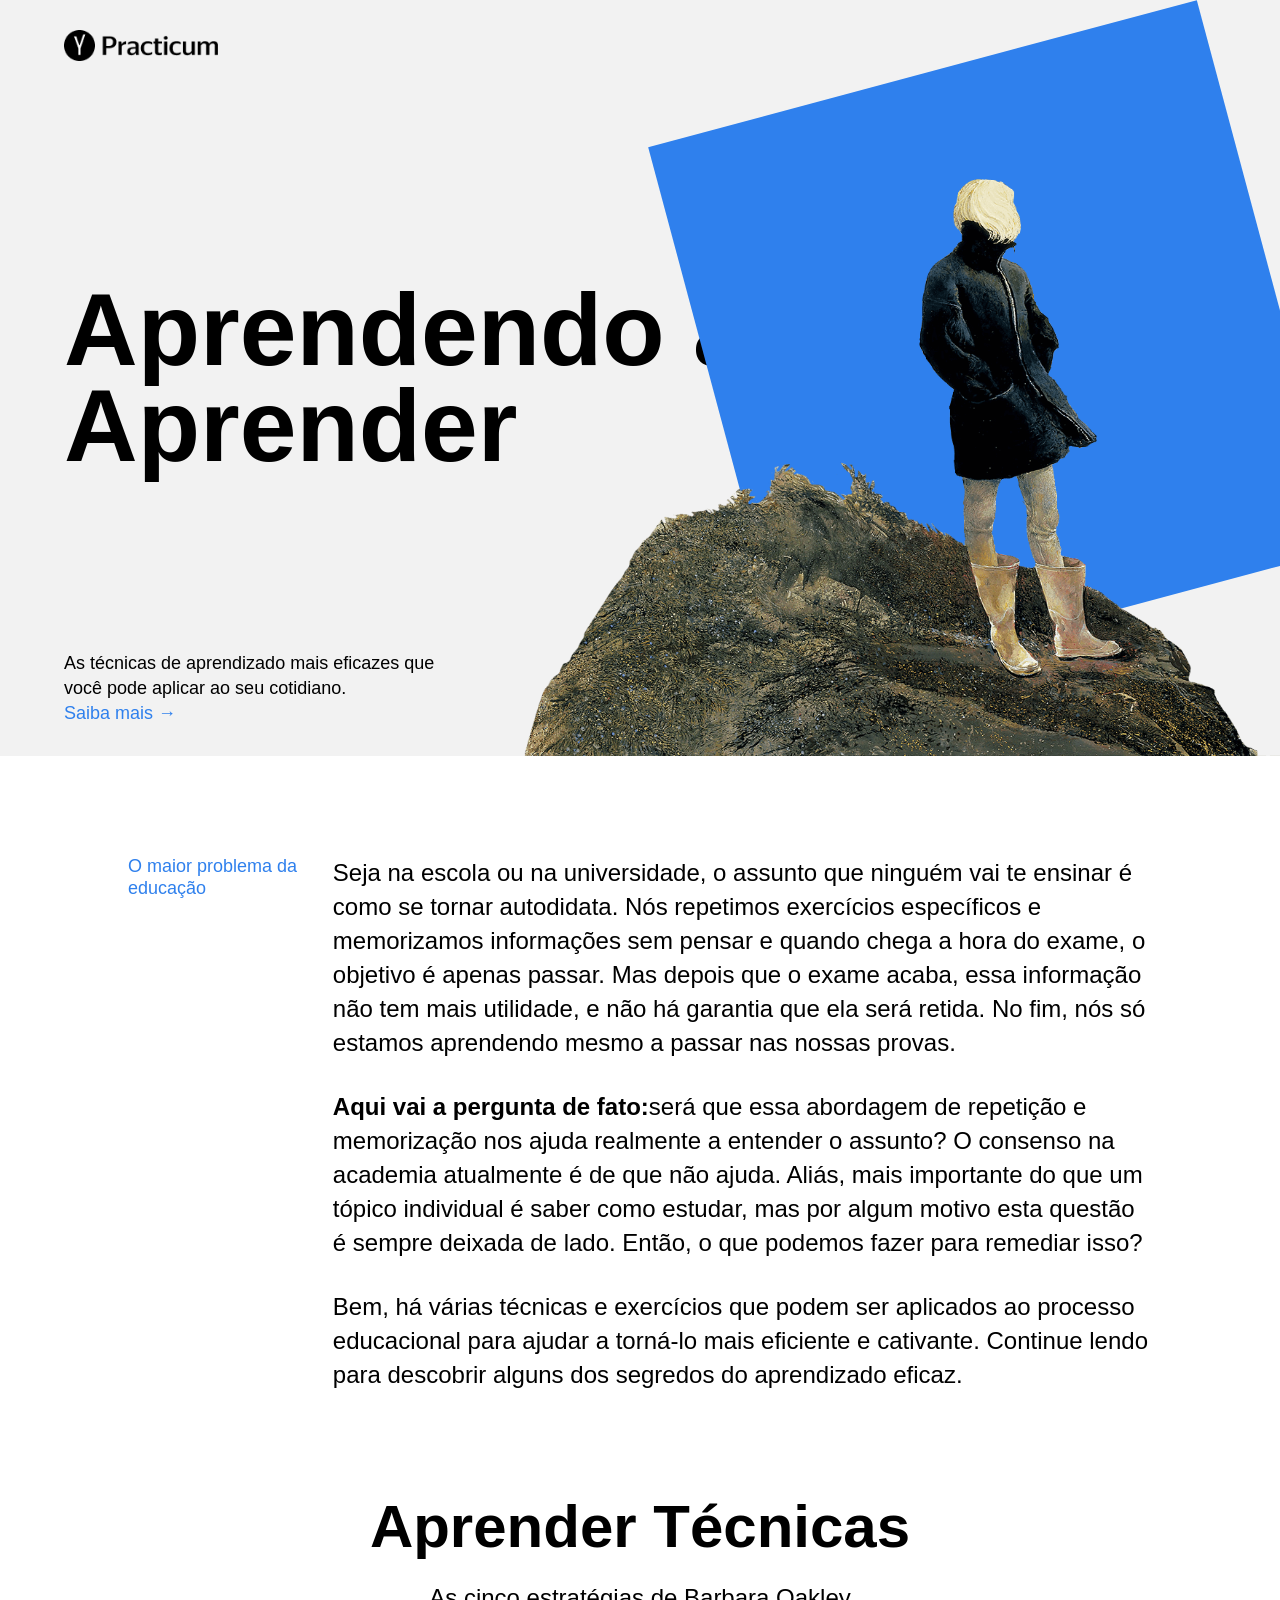
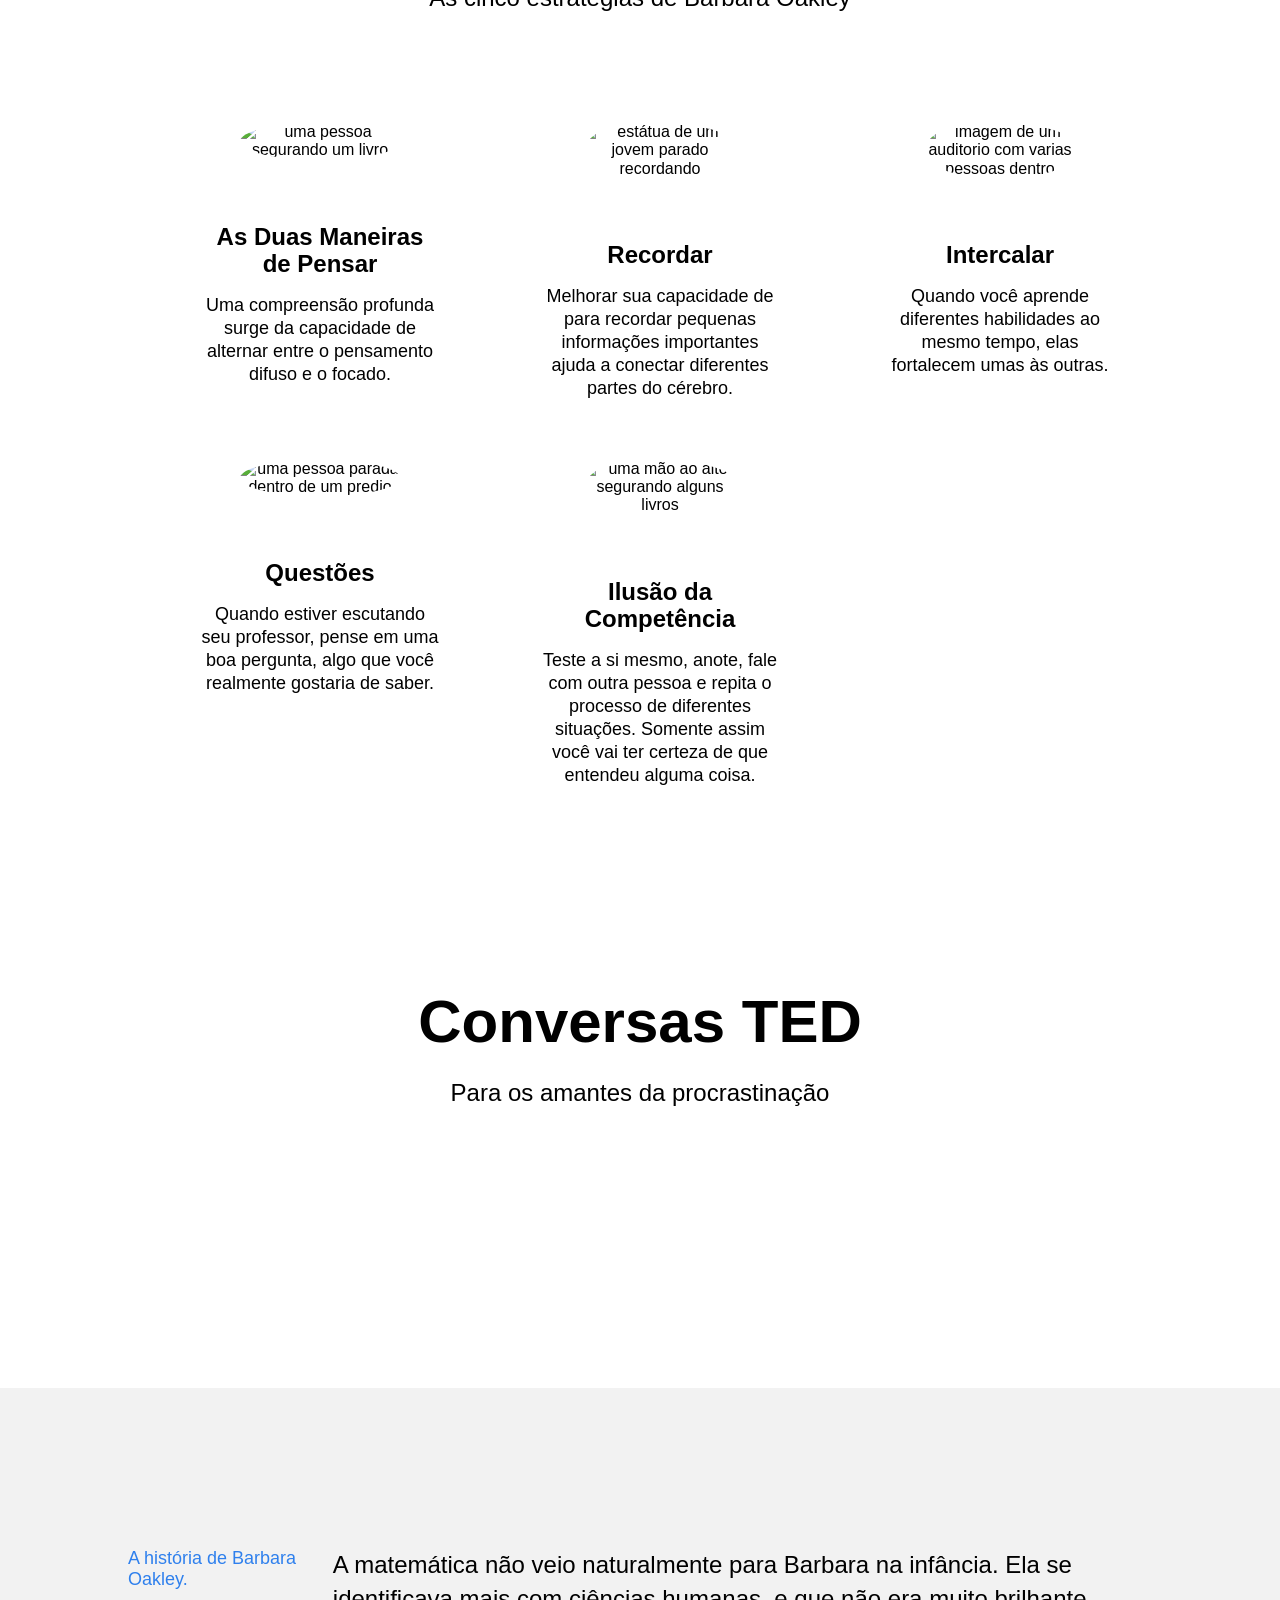
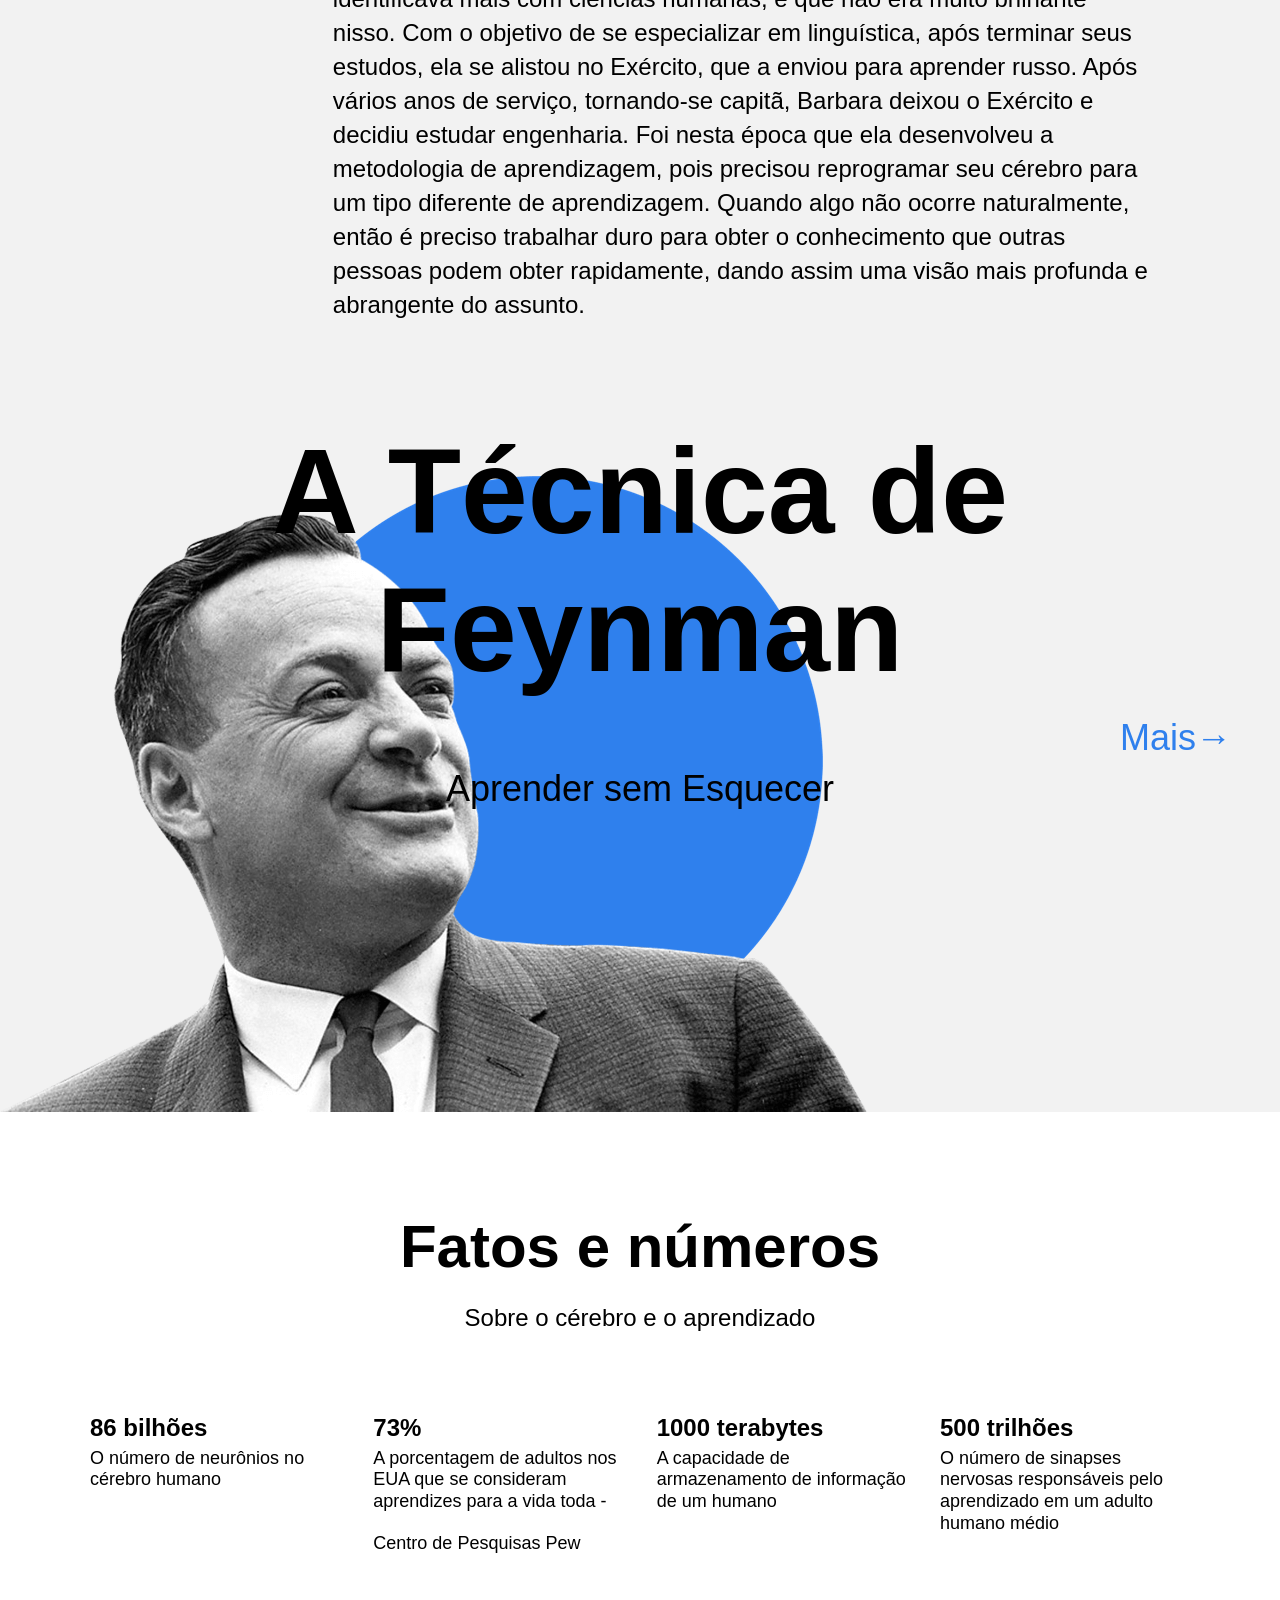
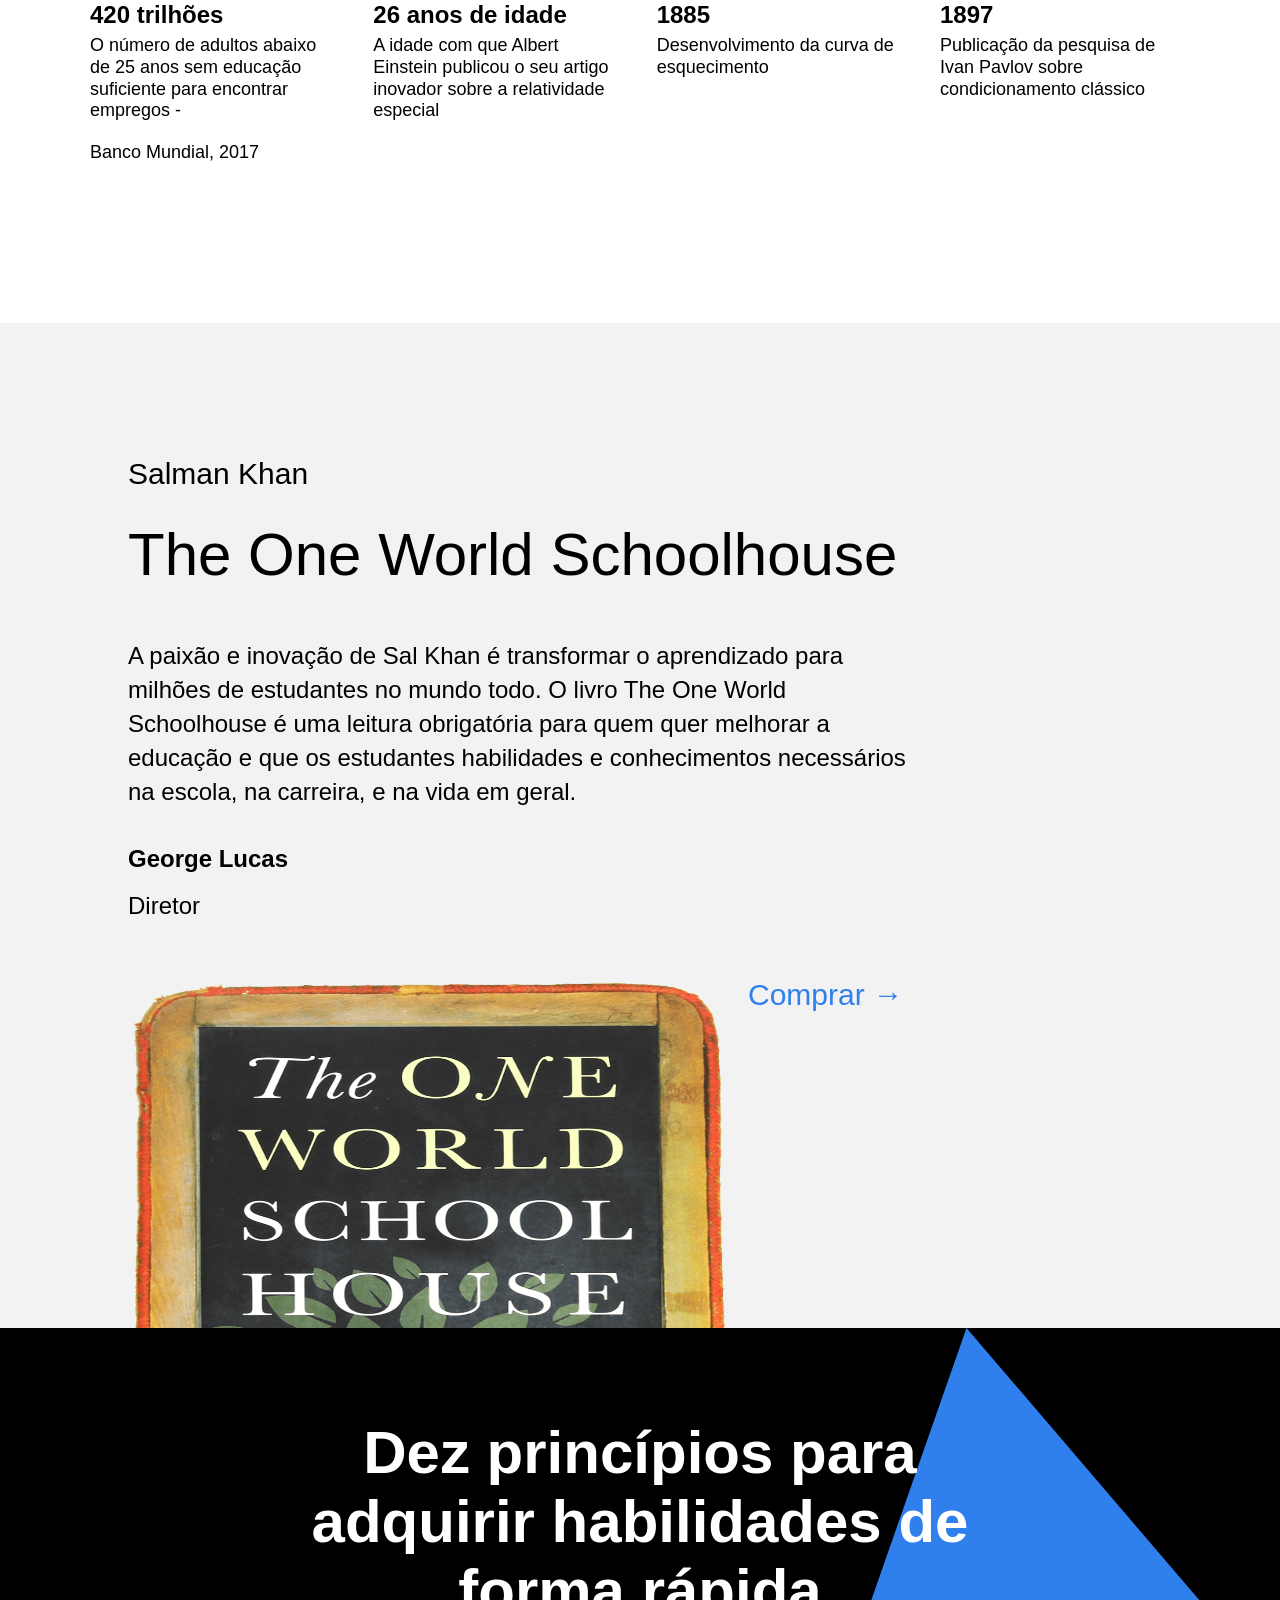
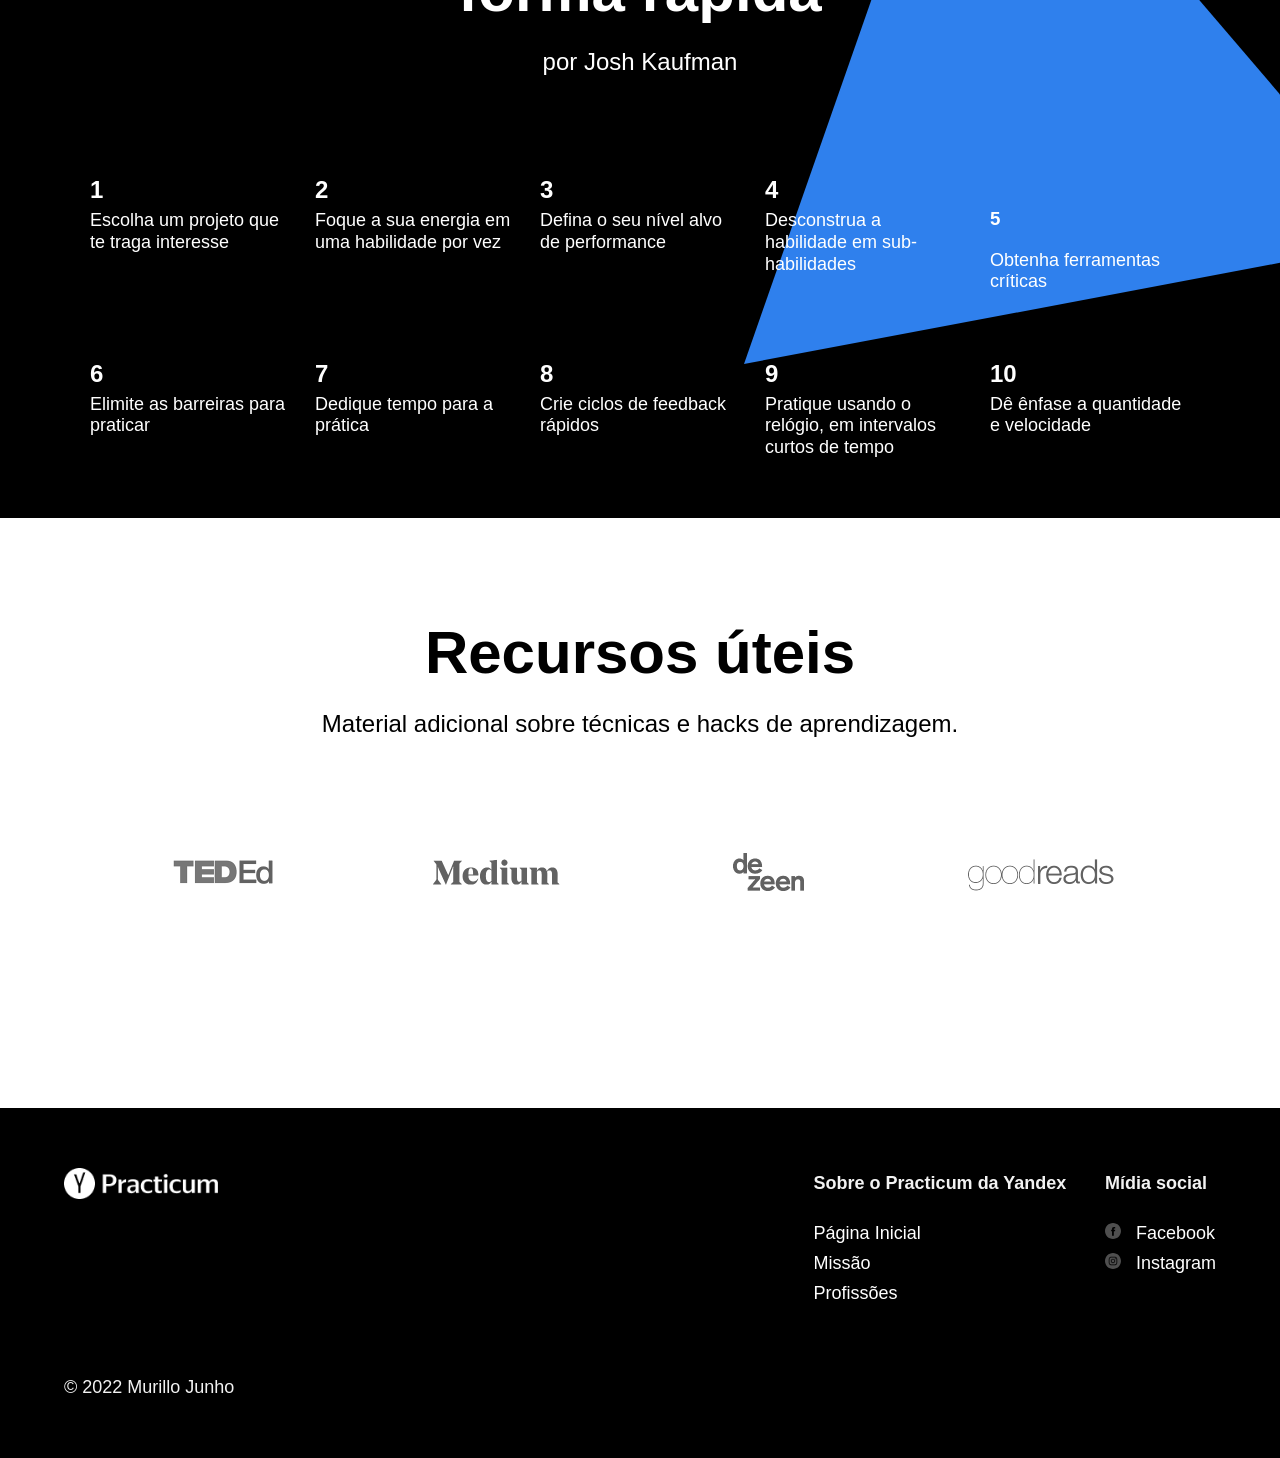
==== commit 1ab3859c: "Added files for Project 2" ====
--- a/index.html
+++ b/index.html
@@ -1,20 +1,18 @@
 <!DOCTYPE html>
 <html lang="pt">
   <head>
-    <meta charset="UTF-8" />
-    <meta name="viewport" content="width=device-width, initial-scale=1.0" />
-    <link rel="stylesheet" href="styles/normalize.css" />
-    <link rel="stylesheet" href="styles/style.css" />
+    <meta charset="UTF-8" >
+    <meta name="viewport" content="width=device-width, initial-scale=1.0" >
+    <link rel="stylesheet" href="pages/index.css">
     <title>Aprendendo a Aprender</title>
   </head>
   <body>
     <div class="page">
       <header class="header">
         <img
-          class="logo_place_header"
+          class="logo logo_place_header"
           src="images/logo_place_header.png"
-          alt="imagem-cabeçalho"
-        />
+          alt="imagem-cabeçalho">
         <h1 class="header__title">Aprendendo a Aprender</h1>
         <p class="header__subtitle">
           As técnicas de aprendizado mais eficazes que você pode aplicar ao seu
@@ -24,8 +22,7 @@
         <img
           class="header__main-ilustration"
           src="images/header-image.png"
-          alt="quadrado azul"
-        />
+          alt="quadrado azul">
         <div class="header__square-pic"></div>
       </header>
       <main class="content">
@@ -61,6 +58,90 @@
             </div>
           </article>
         </section>
+        <section class="techniques">
+          <h3 class="section-title">Aprender Técnicas</h3>
+          <h4 class="section-subtitle">As cinco estratégias de Barbara Oakley</h4>
+          <ul class="cards">
+            <li class="cards__item">
+              <img class="cards__image" src="sprint-2-sources-ptbr/images_sprint-2/cards-attention.png" 
+              alt="uma pessoa segurando um livro">
+              <h2 class="cards__title">As Duas Maneiras de Pensar</h2>
+              <p class="cards__description">Uma compreensão profunda surge da capacidade
+              de alternar entre o pensamento difuso e o focado.</p>
+            </li>
+            <li class="cards__item">
+              <img class="cards__image" src="sprint-2-sources-ptbr/images_sprint-2/cards-recall.png" 
+              alt="estátua de um jovem parado recordando">
+              <h2 class="cards__title">Recordar</h2>
+              <p class="cards__description">
+                Melhorar sua capacidade de para recordar pequenas informações importantes 
+                ajuda a conectar diferentes partes do cérebro.
+              </p>
+            </li>
+            <li class="cards__item">
+              <img class="cards__image" src="./sprint-2-sources-ptbr/images_sprint-2/cards-interleaving.png" 
+              alt="imagem de um auditorio com varias pessoas dentro">
+              <h2 class="cards__title">Intercalar</h2>
+              <p class="cards__description">
+                Quando você aprende diferentes habilidades ao mesmo tempo, elas fortalecem umas às outras.
+              </p>
+            </li>
+            <li class="cards__item">
+              <img class="cards__image" src="./sprint-2-sources-ptbr/images_sprint-2/cards-question.png" 
+              alt="uma pessoa parada dentro de um predio">
+              <h2 class="cards__title">Questões</h2>
+              <p class="cards__description">
+                Quando estiver escutando seu professor, pense em uma boa pergunta, 
+                algo que você realmente gostaria de saber.
+              </p>
+            </li>
+            <li class="cards__item">
+              <img class="cards__image" src="./sprint-2-sources-ptbr/images_sprint-2/cards-competence.png" 
+              alt="uma mão ao alto segurando alguns livros">
+              <h2 class="cards__title">Ilusão da Competência</h2>
+              <p class="cards__description">
+                Teste a si mesmo, anote, fale com outra pessoa e repita o processo de diferentes situações. 
+                Somente assim você vai ter certeza de que entendeu alguma coisa.
+              </p>
+            </li>
+          </ul>
+        </section>
+        <section class="video">
+          <h3 class="section-title">Conversas TED</h3>
+          <h4 class="section-subtitle">Para os amantes da procrastinação</h4>
+          <div class="video__iframes">
+          <iframe class="video__iframe" width="515" height="316"
+          src="https://www.youtube.com/embed/5MgBikgcWnY" allowfullscreen>
+          </iframe>
+          <iframe class="video__iframe" width="515" height="316"
+          src="https://www.youtube.com/embed/arj7oStGLkU" allowfullscreen>
+          </iframe>
+          </div>
+        </section>
+          <section class="oakley">
+            <article class="two-columns">
+              <h2 class="two-columns__brief">A história de Barbara Oakley.</h2>
+              <div class="two-columns__main-text">
+                <p class="two-columns__paragraph">
+                  A matemática não veio naturalmente para Barbara na infância. 
+                  Ela se identificava mais com ciências humanas, e que não era muito brilhante nisso. 
+                  Com o objetivo de se especializar em linguística, após terminar seus estudos, 
+                  ela se alistou no Exército, que a enviou para aprender russo. Após vários anos de serviço, 
+                  tornando-se capitã, Barbara deixou o Exército e decidiu estudar engenharia. 
+                  Foi nesta época que ela desenvolveu a metodologia de aprendizagem, 
+                  pois precisou reprogramar seu cérebro para um tipo diferente de aprendizagem. 
+                  Quando algo não ocorre naturalmente, então é preciso trabalhar duro para obter o 
+                  conhecimento que outras pessoas podem obter rapidamente, 
+                  dando assim uma visão mais profunda e abrangente do assunto.
+                </p>
+              </div>
+            </article>
+          </section>
+        <section class="feynman">
+          <h4 class="feynman__title">A Técnica de Feynman</h4>
+          <h5 class="feynman__subtitle">Aprender sem Esquecer</h5>
+          <a href="#" class="feynman__link">Mais→</a>
+        </section>
         <section class="digits">
           <h3 class="section-title">Fatos e números</h3>
           <h4 class="section-subtitle">Sobre o cérebro e o aprendizado</h4>
@@ -120,21 +201,36 @@
             </li>
           </ul>
         </section>
-        <section class="feynman">
-          <h4 class="feynman__title">A Técnica de Feynman</h4>
-          <h5 class="feynman__subtitle">Aprender sem Esquecer</h5>
-          <a href="#" class="feynman__link">Mais→</a>
+        <section class="khan">
+          <div class="khan__container">
+            <h2 class="khan__author">Salman Khan</h2>
+            <h3 class="khan__title">The One World Schoolhouse</h3>
+            <p class="khan__quote">A paixão e inovação de Sal Khan é transformar o 
+              aprendizado para milhões de estudantes no mundo todo. O livro The One World 
+              Schoolhouse é uma leitura obrigatória para quem quer melhorar a educação e 
+              que os estudantes habilidades e conhecimentos necessários na escola, 
+              na carreira, e na vida em geral.
+            </p>
+            <h4 class="khan__quote-author">George Lucas</h4>
+            <h5 class="khan__quote-author-subline">Diretor</h5>
+            <div class="khan__book-container">
+              <img class="khan__book-nic" src="./sprint-2-sources-ptbr/images_sprint-2/khan-book-2.png" 
+              alt="parte superior de um livro escrito the one">
+              <div class="khan__buy-link">
+                <a href="#" class="khan__buy-link">Comprar →</a>
+              </div>
+            </div>
+          </div>
         </section>
         <section class="kaufman">
           <img
-            class="kaufman__triangle"
-            src="images/kaufman-triangle.svg"
-            alt="Um grande triângulo azul, sobre o qual Josh Kaufman reclama propriedade"
-          />
-          <h5 class="section-title section__title_theme_dark">
+          class="kaufman__triangle"
+          src="images/kaufman-triangle.svg"
+          alt="Um grande triângulo azul, sobre o qual Josh Kaufman reclama propriedade">
+          <h5 class="section-title section-title_theme_dark">
             Dez princípios para adquirir habilidades de forma rápida
           </h5>
-          <h6 class="section-subtitle section__subtitle_theme_dark">
+          <h6 class="section-subtitle section-subtitle_theme_dark">
             por Josh Kaufman
           </h6>
           <ul class="table table_theme_dark">
@@ -199,16 +295,30 @@
               </p>
             </li>
           </ul>
+        </section>
+        <section class="resources">
+          <h3 class="section-title">Recursos úteis</h3>
+          <h4 class="section-subtitle">Material adicional sobre técnicas e hacks de aprendizagem.</h4>
+          <div class="resources__logo-zone">
+            <div class="resources__logo">
+            <a href="#" class="resources__logo">
+              <img src="./sprint-2-sources-ptbr/images_sprint-2/logo/resources-tedED.png" alt="link ted ed clique Aqui">
+              <img src="./sprint-2-sources-ptbr/images_sprint-2/logo/resources-Medium.png" alt="link medium clique aqui">
+              <img src="./sprint-2-sources-ptbr/images_sprint-2/logo/resources-dezeen.png" alt="link dezeen clique aqui">
+              <img src="./sprint-2-sources-ptbr/images_sprint-2/logo/resources-goodreads.png" 
+              alt="link good reads clique aqui">
+            </a>
+            </div>
+          </div>
         </section>
       </main>
       <footer class="footer">
         <div class="footer__columns">
           <div class="footer__column footer__column_content_copyright">
             <img
-              class="logo_place_footer"
+              class="logo logo_place_footer"
               src="images/logo_place_footer.png"
-              alt="logo practicum"
-            />
+              alt="logo practicum">
             <p class="footer__author">&copy; 2022 Murillo Junho</p>
           </div>
           <div class="footer__column footer__column_content_about">
@@ -226,18 +336,16 @@
             <ul class="footer__list">
               <li>
                 <img
-                  class="footer__social-icons"
-                  src="images/facebook_white.svg"
-                  alt="Icone facebook"
-                />
+                class="footer__social-icons"
+                src="images/facebook_white.svg"
+                alt="Icone facebook">
                 <a href="#" class="footer__column-link">Facebook </a>
               </li>
               <li>
                 <img
-                  class="footer__social-icons"
-                  src="images/instagram_white.svg"
-                  alt="Icone Intagram"
-                />
+                class="footer__social-icons"
+                src="images/instagram_white.svg"
+                alt="Icone Intagram">
                 <a href="#" class="footer__column-link">Instagram</a>
               </li>
             </ul>
--- a/pages/index.css
+++ b/pages/index.css
@@ -0,0 +1,105 @@
+@import url(../blocks/description/description.css);
+@import url(../blocks/digits/digits.css);
+@import url(../blocks/feynman/feynman.css);
+@import url(../blocks/footer/footer.css);
+@import url(../blocks/header/header.css);
+@import url(../blocks/kaufman/kaufman.css);
+@import url(../blocks/khan/khan.css);
+@import url(../blocks/oakley/oakley.css);
+@import url(../blocks/resources/resouces.css);
+@import url(../blocks/techniques/techniques.css);
+@import url(../blocks/video/video.css);
+@import url(../blocks/page/page.css);
+@import url(../blocks/description/two-columns/two-columns.css);
+@import url(../blocks/description/two-columns/__brief/two-columns__brief.css);
+@import url(../blocks/description/two-columns/__main-text/two-columns__main-text.css);
+@import url(../blocks/description/two-columns/__paragraph/two-columns__paragraph.css);
+@import url(../blocks/description/two-columns/__span-accent/two-columns__span-accent.css);
+@import url(../blocks/digits/table/table.css);
+@import url(../blocks/digits/table/__cell/table__cell.css);
+@import url(../blocks/digits/table/__cell_theme_dark/table__cell_theme_dark.css);
+@import url(../blocks/digits/table/__heading/table__heading.css);
+@import url(../blocks/digits/table/__heading_theme_dark/table__heading_theme_dark.css);
+@import url(../blocks/digits/table/__text/table__text.css);
+@import url(../blocks/digits/table/__text_theme_dark/table__text_theme_dark.css);
+@import url(../blocks/digits/table/_theme_dark/table_theme_dark.css);
+@import url(../blocks/feynman/__card/feynman__card.css);
+@import url(../blocks/feynman/__link/feynman__link.css);
+@import url(../blocks/feynman/__subtitle/feynman__subtitle.css);
+@import url(../blocks/feynman/__title/feynman__title.css);
+@import url(../blocks/footer/__author/footer__author.css);
+@import url(../blocks/footer/__column-heading/footer__column-heading.css);
+@import url(../blocks/footer/__column-link/footer__column-link.css);
+@import url(../blocks/footer/__column/footer__column.css);
+@import url(../blocks/footer/__column_content_about/footer__column_content_about.css);
+@import url(../blocks/footer/__column_content_copyright/footer__column_content_copyright.css);
+@import url(../blocks/footer/__column_content_social/footer__column_content_social.css);
+@import url(../blocks/footer/__columns/footer__columns.css);
+@import url(../blocks/footer/__list/footer__list.css);
+@import url(../blocks/footer/__social-icons/footer__social-icons.css);
+@import url(../blocks/footer/logo_place_footer/logo_place_footer.css);
+@import url(../blocks/header/__link/header__link.css);
+@import url(../blocks/header/__main-ilustration/header__main-ilustration.css);
+@import url(../blocks/header/__square-pic/header__square-pic.css);
+@import url(../blocks/header/__subtitle/header__subtitle.css);
+@import url(../blocks/header/__title/header__title.css);
+@import url(../blocks/header/logo/_place_header/logo_place_header.css);
+@import url(../blocks/header/logo/logo.css);
+@import url(../blocks/kaufman/__triangle/kaufman__triangle.css);
+@import url(../blocks/kaufman/section-subtitle/section-subtitle.css);
+@import url(../blocks/kaufman/section-subtitle/_theme_dark/section-subtitle_theme_dark.css);
+@import url(../blocks/kaufman/section-title/section-title.css);
+@import url(../blocks/kaufman/section-title/_theme_dark/section-title_theme_dark.css);
+@import url(../blocks/khan/__author/khan__author.css);
+@import url(../blocks/khan/__book-container/khan__book-container.css);
+@import url(../blocks/khan/__book-nic/khan__book-nic.css);
+@import url(../blocks/khan/__buy-link/khan__buy-link.css);
+@import url(../blocks/khan/__container/khan__container.css);
+@import url(../blocks/khan/__quote-author-subline/khan__quote-author-subline.css);
+@import url(../blocks/khan/__quote-author/khan__quote-author.css);
+@import url(../blocks/khan/__quote/khan__quote.css);
+@import url(../blocks/khan/__title/khan__title.css);
+@import url(../blocks/page/page.css);
+@import url(../blocks/resources/__logo-zone/resources__logo-zone.css);
+@import url(../blocks/resources/__logo/resources__logo.css);
+@import url(../blocks/techniques/cards/cards.css);
+@import url(../blocks/techniques/cards/__description/cards__description.css);
+@import url(../blocks/techniques/cards/__image/cards__image.css);
+@import url(../blocks/techniques/cards/__item/cards__item.css);
+@import url(../blocks/techniques/cards/__title/cards__title.css);
+@import url(../blocks/video/__iframe/video__iframe.css);
+@import url(../blocks/video/__iframes/video__iframes.css);
+@import url(../vendor/normalize.css);
+
+
+
+
+
+
+
+
+
+
+
+
+
+
+
+
+
+
+
+
+
+
+
+
+
+
+
+
+
+
+
+
+
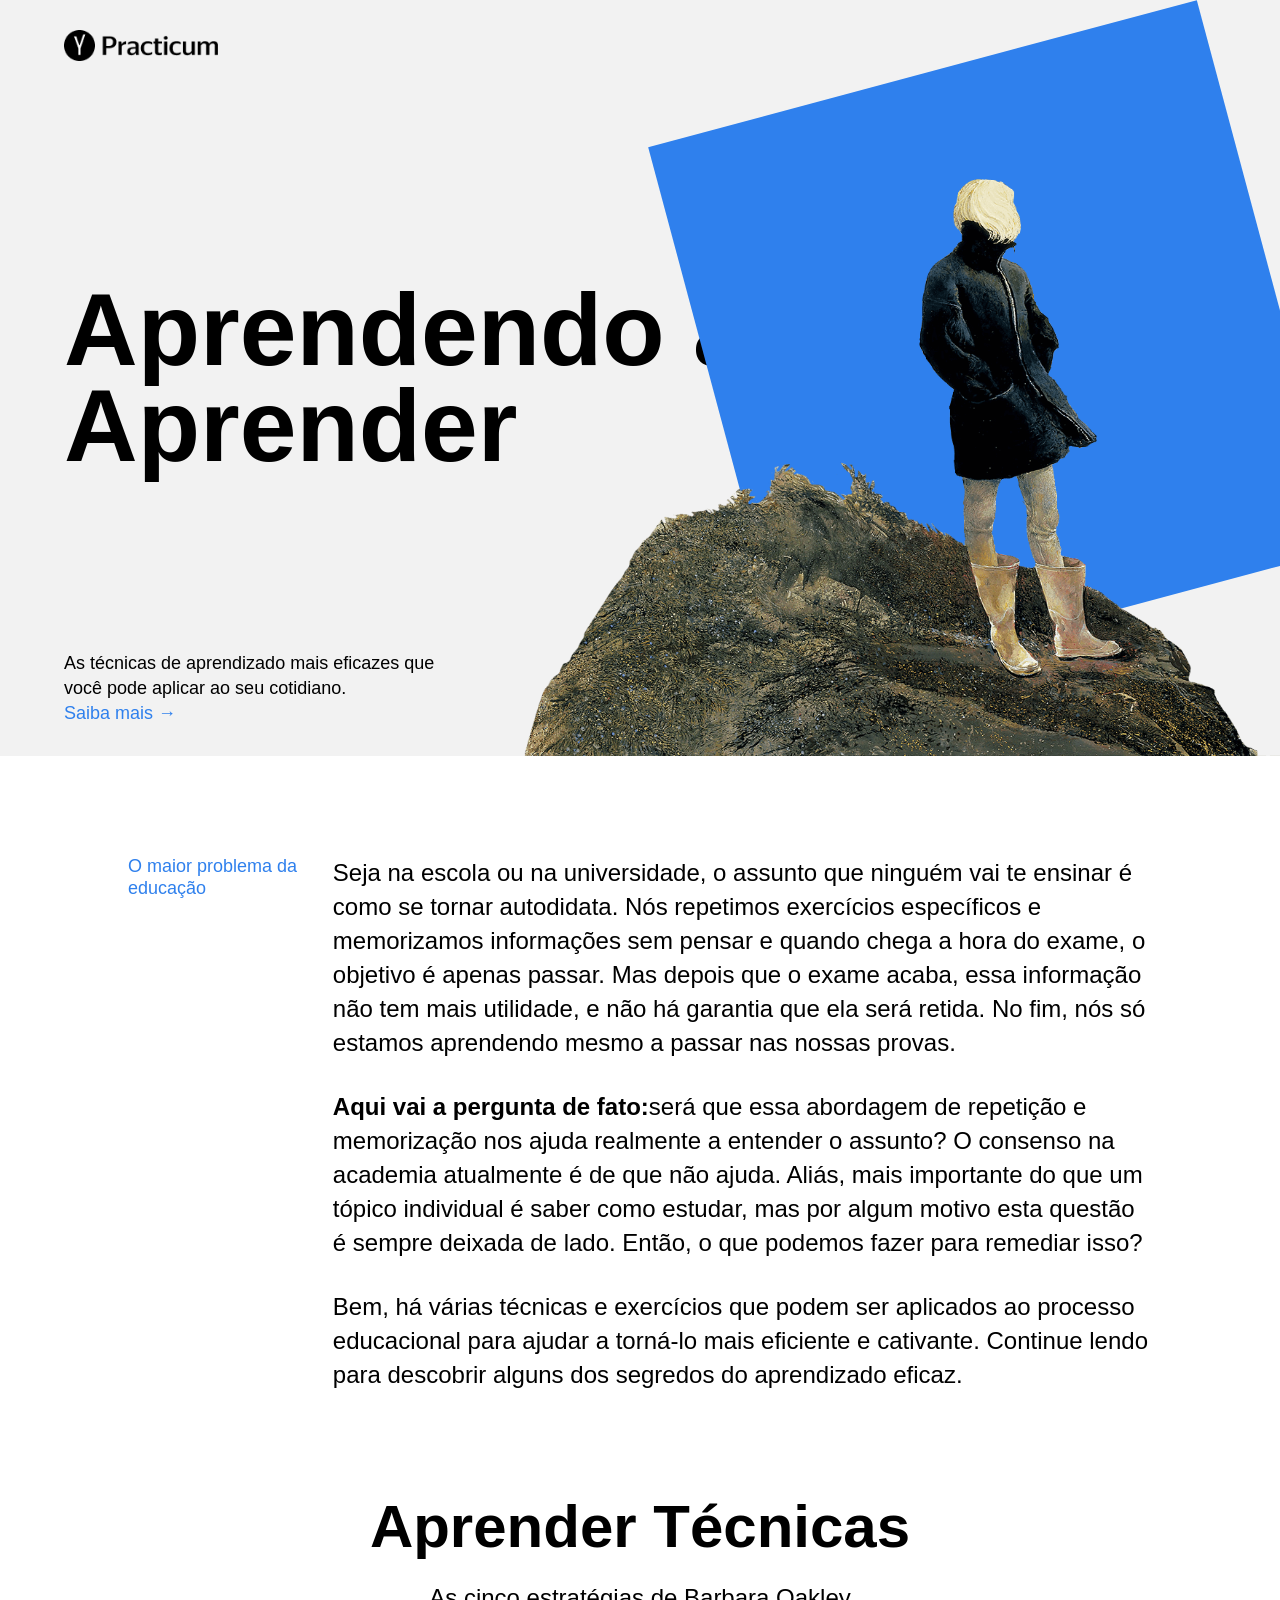
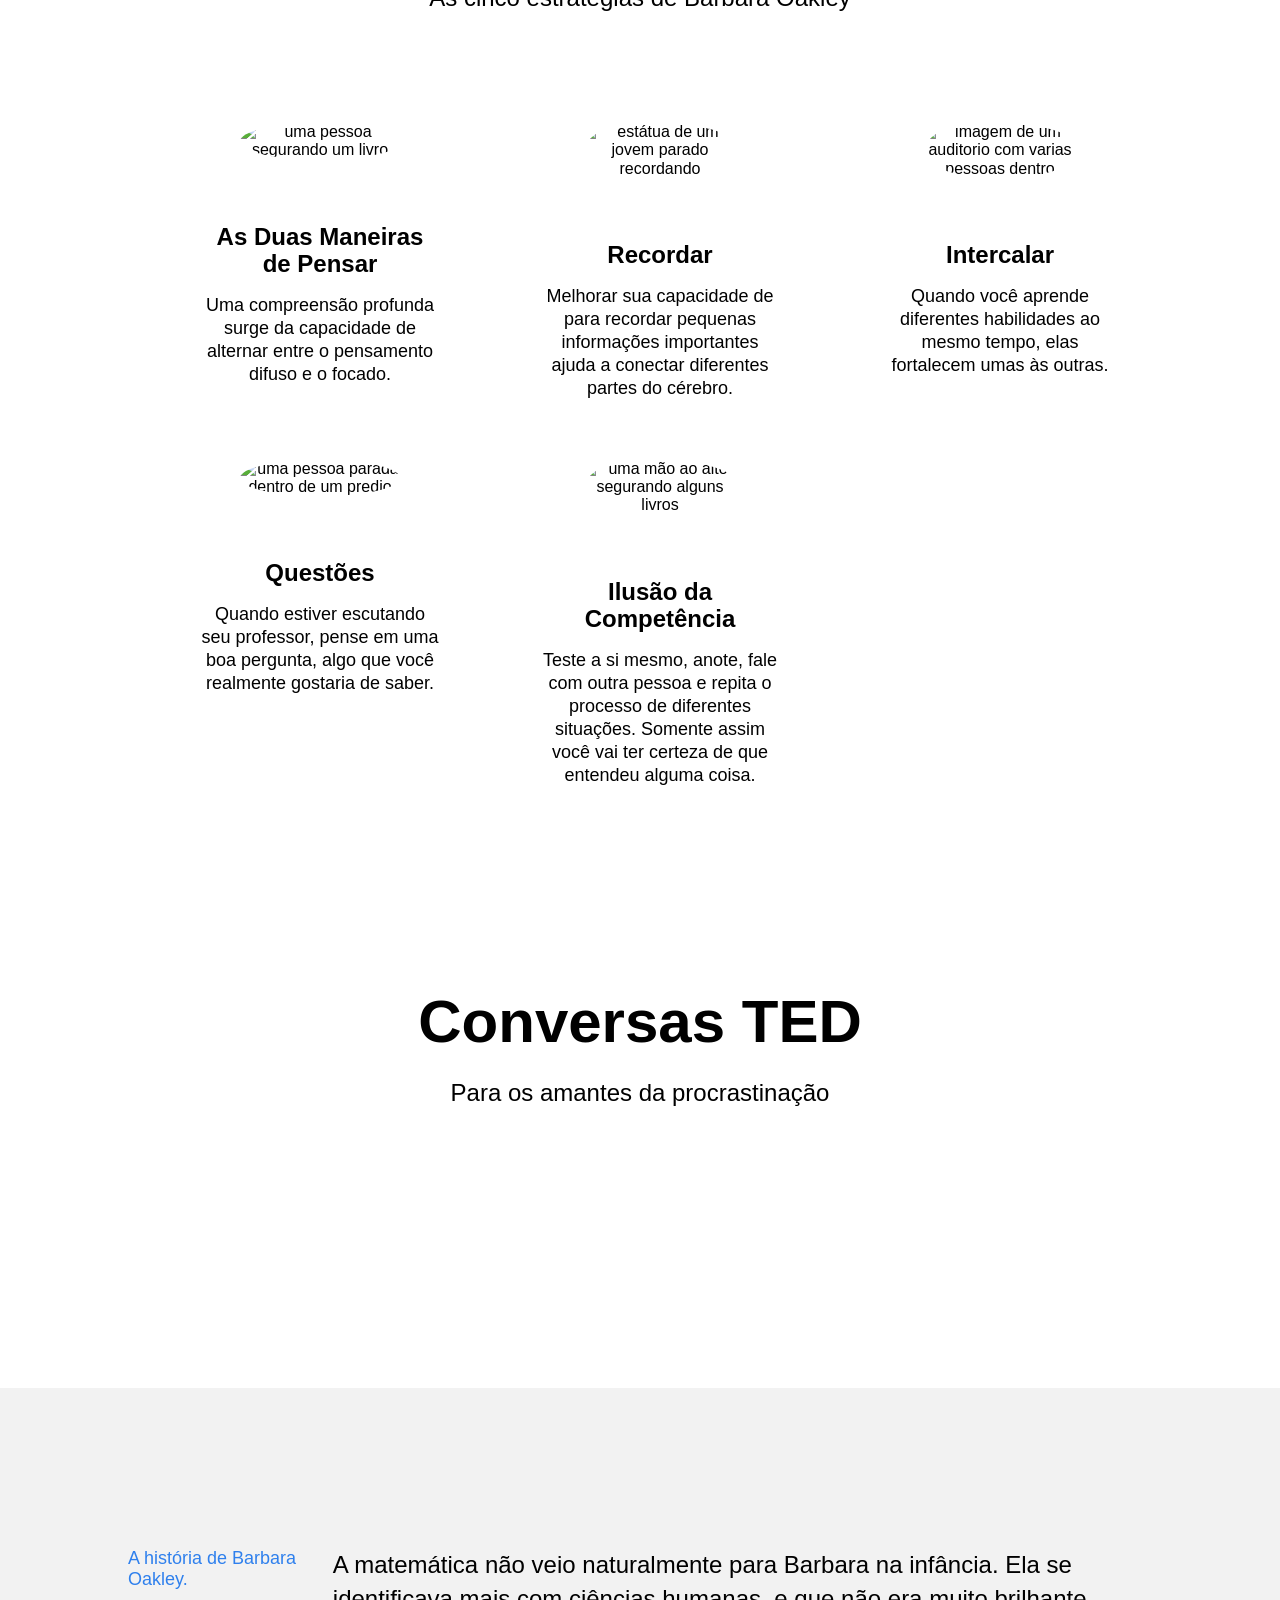
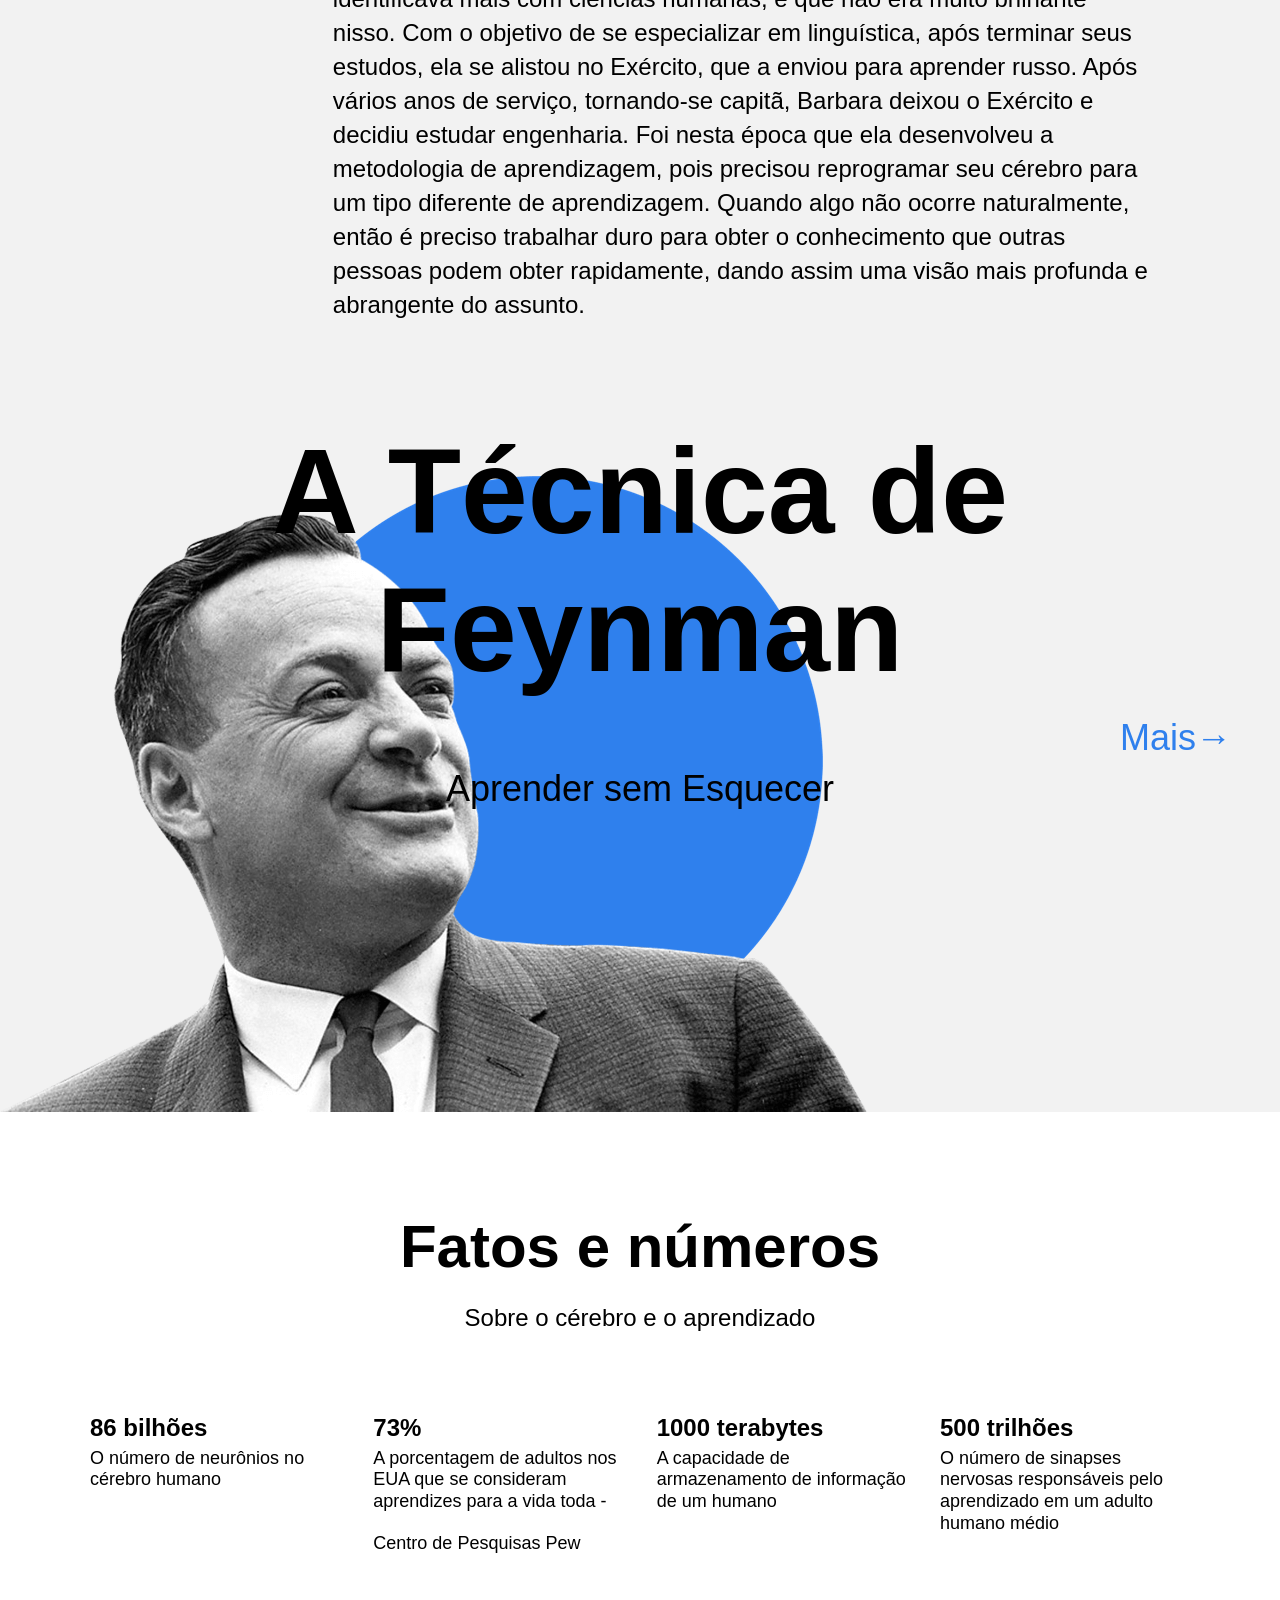
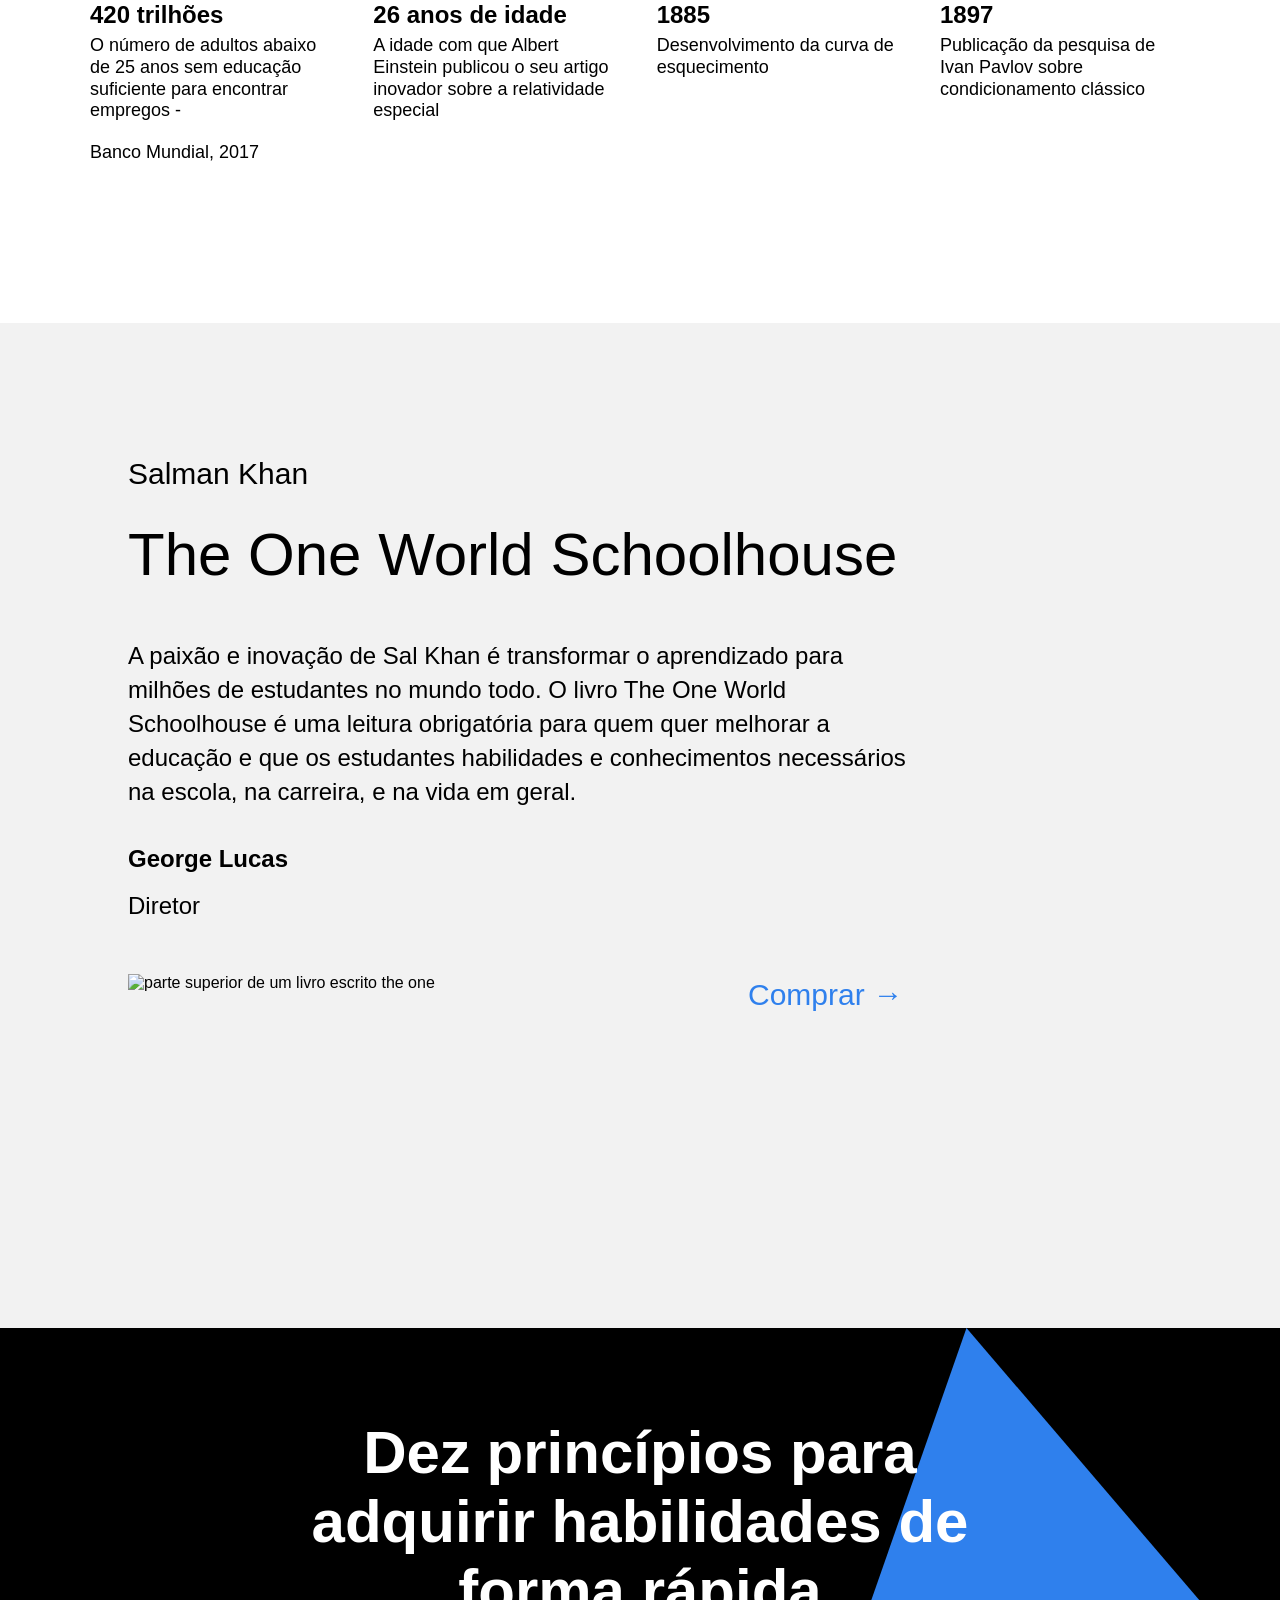
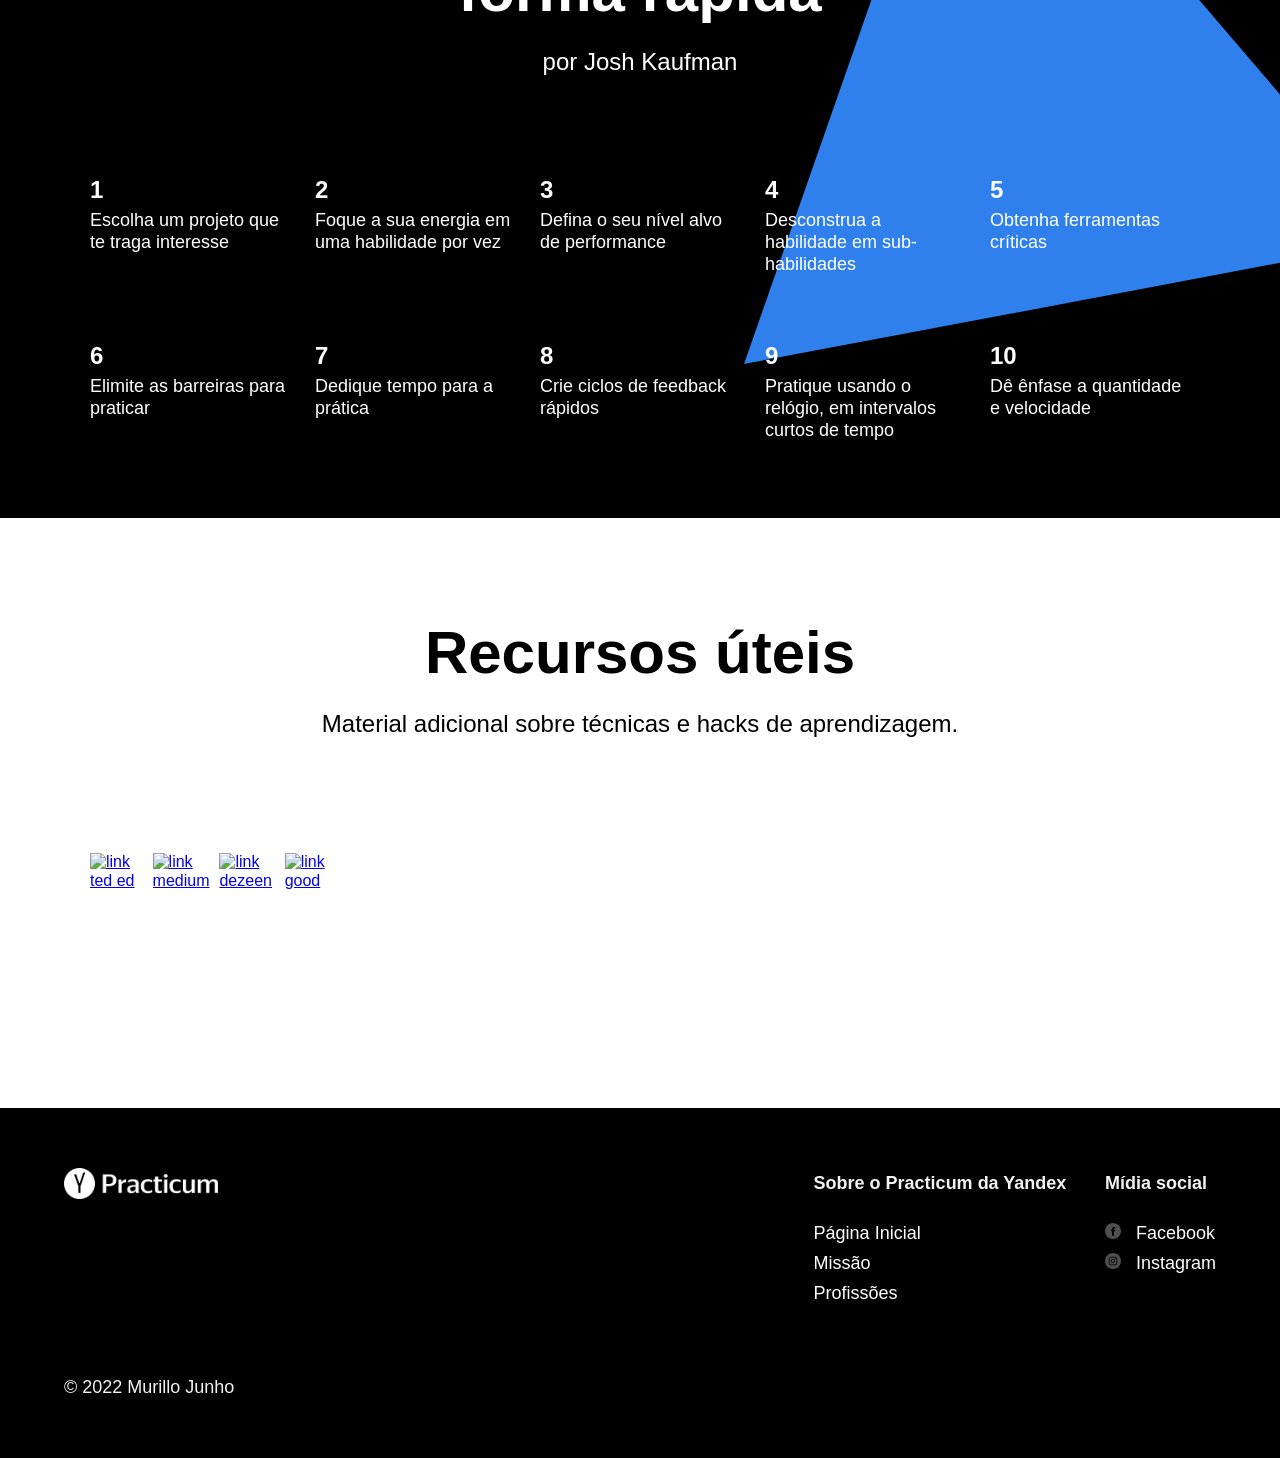
==== commit 0569f451: "atualização" ====
--- a/index.html
+++ b/index.html
@@ -17,7 +17,7 @@
         <p class="header__subtitle">
           As técnicas de aprendizado mais eficazes que você pode aplicar ao seu
           cotidiano.
-          <a href="#" class="header__link"> Saiba mais →</a>
+          <a target="_blank" href="https://cers.jusbrasil.com.br/noticias/133666308/as-10-melhores-tecnicas-de-aprendizagem-e-fixacao-de-conteudo" class="header__link"> Saiba mais →</a>
         </p>
         <img
           class="header__main-ilustration"
@@ -63,23 +63,23 @@
           <h4 class="section-subtitle">As cinco estratégias de Barbara Oakley</h4>
           <ul class="cards">
             <li class="cards__item">
-              <img class="cards__image" src="sprint-2-sources-ptbr/images_sprint-2/cards-attention.png" 
+              <img class="cards__image" src="sprint-2-sources-ptbr/images_sprint-2/cards-attention.png"
               alt="uma pessoa segurando um livro">
               <h2 class="cards__title">As Duas Maneiras de Pensar</h2>
               <p class="cards__description">Uma compreensão profunda surge da capacidade
               de alternar entre o pensamento difuso e o focado.</p>
             </li>
             <li class="cards__item">
-              <img class="cards__image" src="sprint-2-sources-ptbr/images_sprint-2/cards-recall.png" 
+              <img class="cards__image" src="sprint-2-sources-ptbr/images_sprint-2/cards-recall.png"
               alt="estátua de um jovem parado recordando">
               <h2 class="cards__title">Recordar</h2>
               <p class="cards__description">
-                Melhorar sua capacidade de para recordar pequenas informações importantes 
+                Melhorar sua capacidade de para recordar pequenas informações importantes
                 ajuda a conectar diferentes partes do cérebro.
               </p>
             </li>
             <li class="cards__item">
-              <img class="cards__image" src="./sprint-2-sources-ptbr/images_sprint-2/cards-interleaving.png" 
+              <img class="cards__image" src="./sprint-2-sources-ptbr/images_sprint-2/cards-interleaving.png"
               alt="imagem de um auditorio com varias pessoas dentro">
               <h2 class="cards__title">Intercalar</h2>
               <p class="cards__description">
@@ -87,20 +87,20 @@
               </p>
             </li>
             <li class="cards__item">
-              <img class="cards__image" src="./sprint-2-sources-ptbr/images_sprint-2/cards-question.png" 
+              <img class="cards__image" src="./sprint-2-sources-ptbr/images_sprint-2/cards-question.png"
               alt="uma pessoa parada dentro de um predio">
               <h2 class="cards__title">Questões</h2>
               <p class="cards__description">
-                Quando estiver escutando seu professor, pense em uma boa pergunta, 
+                Quando estiver escutando seu professor, pense em uma boa pergunta,
                 algo que você realmente gostaria de saber.
               </p>
             </li>
             <li class="cards__item">
-              <img class="cards__image" src="./sprint-2-sources-ptbr/images_sprint-2/cards-competence.png" 
+              <img class="cards__image" src="./sprint-2-sources-ptbr/images_sprint-2/cards-competence.png"
               alt="uma mão ao alto segurando alguns livros">
               <h2 class="cards__title">Ilusão da Competência</h2>
               <p class="cards__description">
-                Teste a si mesmo, anote, fale com outra pessoa e repita o processo de diferentes situações. 
+                Teste a si mesmo, anote, fale com outra pessoa e repita o processo de diferentes situações.
                 Somente assim você vai ter certeza de que entendeu alguma coisa.
               </p>
             </li>
@@ -123,15 +123,15 @@
               <h2 class="two-columns__brief">A história de Barbara Oakley.</h2>
               <div class="two-columns__main-text">
                 <p class="two-columns__paragraph">
-                  A matemática não veio naturalmente para Barbara na infância. 
-                  Ela se identificava mais com ciências humanas, e que não era muito brilhante nisso. 
-                  Com o objetivo de se especializar em linguística, após terminar seus estudos, 
-                  ela se alistou no Exército, que a enviou para aprender russo. Após vários anos de serviço, 
-                  tornando-se capitã, Barbara deixou o Exército e decidiu estudar engenharia. 
-                  Foi nesta época que ela desenvolveu a metodologia de aprendizagem, 
-                  pois precisou reprogramar seu cérebro para um tipo diferente de aprendizagem. 
-                  Quando algo não ocorre naturalmente, então é preciso trabalhar duro para obter o 
-                  conhecimento que outras pessoas podem obter rapidamente, 
+                  A matemática não veio naturalmente para Barbara na infância.
+                  Ela se identificava mais com ciências humanas, e que não era muito brilhante nisso.
+                  Com o objetivo de se especializar em linguística, após terminar seus estudos,
+                  ela se alistou no Exército, que a enviou para aprender russo. Após vários anos de serviço,
+                  tornando-se capitã, Barbara deixou o Exército e decidiu estudar engenharia.
+                  Foi nesta época que ela desenvolveu a metodologia de aprendizagem,
+                  pois precisou reprogramar seu cérebro para um tipo diferente de aprendizagem.
+                  Quando algo não ocorre naturalmente, então é preciso trabalhar duro para obter o
+                  conhecimento que outras pessoas podem obter rapidamente,
                   dando assim uma visão mais profunda e abrangente do assunto.
                 </p>
               </div>
@@ -140,7 +140,7 @@
         <section class="feynman">
           <h4 class="feynman__title">A Técnica de Feynman</h4>
           <h5 class="feynman__subtitle">Aprender sem Esquecer</h5>
-          <a href="#" class="feynman__link">Mais→</a>
+          <a target="_blank" href="https://organizenapratica.com.br/tecnica-feynman/#:~:text=A%20t%C3%A9cnica%20Feynman%20consiste%20em,mesma%20t%C3%A9cnica%20com%20si%20mesmo." class="feynman__link">Mais→</a>
         </section>
         <section class="digits">
           <h3 class="section-title">Fatos e números</h3>
@@ -205,19 +205,19 @@
           <div class="khan__container">
             <h2 class="khan__author">Salman Khan</h2>
             <h3 class="khan__title">The One World Schoolhouse</h3>
-            <p class="khan__quote">A paixão e inovação de Sal Khan é transformar o 
-              aprendizado para milhões de estudantes no mundo todo. O livro The One World 
-              Schoolhouse é uma leitura obrigatória para quem quer melhorar a educação e 
-              que os estudantes habilidades e conhecimentos necessários na escola, 
+            <p class="khan__quote">A paixão e inovação de Sal Khan é transformar o
+              aprendizado para milhões de estudantes no mundo todo. O livro The One World
+              Schoolhouse é uma leitura obrigatória para quem quer melhorar a educação e
+              que os estudantes habilidades e conhecimentos necessários na escola,
               na carreira, e na vida em geral.
             </p>
             <h4 class="khan__quote-author">George Lucas</h4>
             <h5 class="khan__quote-author-subline">Diretor</h5>
             <div class="khan__book-container">
-              <img class="khan__book-nic" src="./sprint-2-sources-ptbr/images_sprint-2/khan-book-2.png" 
+              <img class="khan__book-nic" src="./sprint-2-sources-ptbr/images_sprint-2/khan-book-2.png"
               alt="parte superior de um livro escrito the one">
               <div class="khan__buy-link">
-                <a href="#" class="khan__buy-link">Comprar →</a>
+                <a target="_blank" href="https://www.amazon.com.br/One-World-Schoolhouse-Education-Reimagined/dp/1455508373/ref=asc_df_1455508373/?tag=googleshopp00-20&linkCode=df0&hvadid=405632032459&hvpos=&hvnetw=g&hvrand=1150717307363739366&hvpone=&hvptwo=&hvqmt=&hvdev=c&hvdvcmdl=&hvlocint=&hvlocphy=1001588&hvtargid=pla-466623720663&psc=1" class="khan__buy-link">Comprar →</a>
               </div>
             </div>
           </div>
@@ -259,7 +259,7 @@
               </p>
             </li>
             <li class="table__cell table__cell_theme_dark">
-              <h3 class="table_heading table__heading_theme_dark">5</h3>
+              <h3 class="table__heading table__heading_theme_dark">5</h3>
               <p class="table__text table__text_theme_dark">
                 Obtenha ferramentas críticas
               </p>
@@ -301,11 +301,11 @@
           <h4 class="section-subtitle">Material adicional sobre técnicas e hacks de aprendizagem.</h4>
           <div class="resources__logo-zone">
             <div class="resources__logo">
-            <a href="#" class="resources__logo">
+            <a target="_blank" href="https://blog.unyleya.edu.br/dicas-de-estudo/descubra-como-otimizar-seus-estudos-com-8-hacks-de-tecnologia/" class="resources__logo">
               <img src="./sprint-2-sources-ptbr/images_sprint-2/logo/resources-tedED.png" alt="link ted ed clique Aqui">
               <img src="./sprint-2-sources-ptbr/images_sprint-2/logo/resources-Medium.png" alt="link medium clique aqui">
               <img src="./sprint-2-sources-ptbr/images_sprint-2/logo/resources-dezeen.png" alt="link dezeen clique aqui">
-              <img src="./sprint-2-sources-ptbr/images_sprint-2/logo/resources-goodreads.png" 
+              <img src="./sprint-2-sources-ptbr/images_sprint-2/logo/resources-goodreads.png"
               alt="link good reads clique aqui">
             </a>
             </div>
@@ -325,10 +325,10 @@
             <h4 class="footer__column-heading">Sobre o Practicum da Yandex</h4>
             <ul class="footer__list">
               <li>
-                <a href="#" class="footer__column-link">Página Inicial</a>
+                <a target="_blank" href="https://practicum.com/pt-bra/" class="footer__column-link">Página Inicial</a>
               </li>
-              <li><a href="#" class="footer__column-link">Missão</a></li>
-              <li><a href="#" class="footer__column-link">Profissões</a></li>
+              <li><a target="_blank" href="https://practicum.com/pt-bra/about/" class="footer__column-link">Missão</a></li>
+              <li><a target="_blank" href="https://practicum.com/pt-bra/#professions" class="footer__column-link">Profissões</a></li>
             </ul>
           </div>
           <div class="footer__column footer__column_content_social">
@@ -339,14 +339,14 @@
                 class="footer__social-icons"
                 src="images/facebook_white.svg"
                 alt="Icone facebook">
-                <a href="#" class="footer__column-link">Facebook </a>
+                <a target="_blank" href="https://www.facebook.com/practicum.brasil" class="footer__column-link">Facebook </a>
               </li>
               <li>
                 <img
                 class="footer__social-icons"
                 src="images/instagram_white.svg"
                 alt="Icone Intagram">
-                <a href="#" class="footer__column-link">Instagram</a>
+                <a target="_blank" href="https://www.instagram.com/practicum.brasil/" class="footer__column-link">Instagram</a>
               </li>
             </ul>
           </div>
